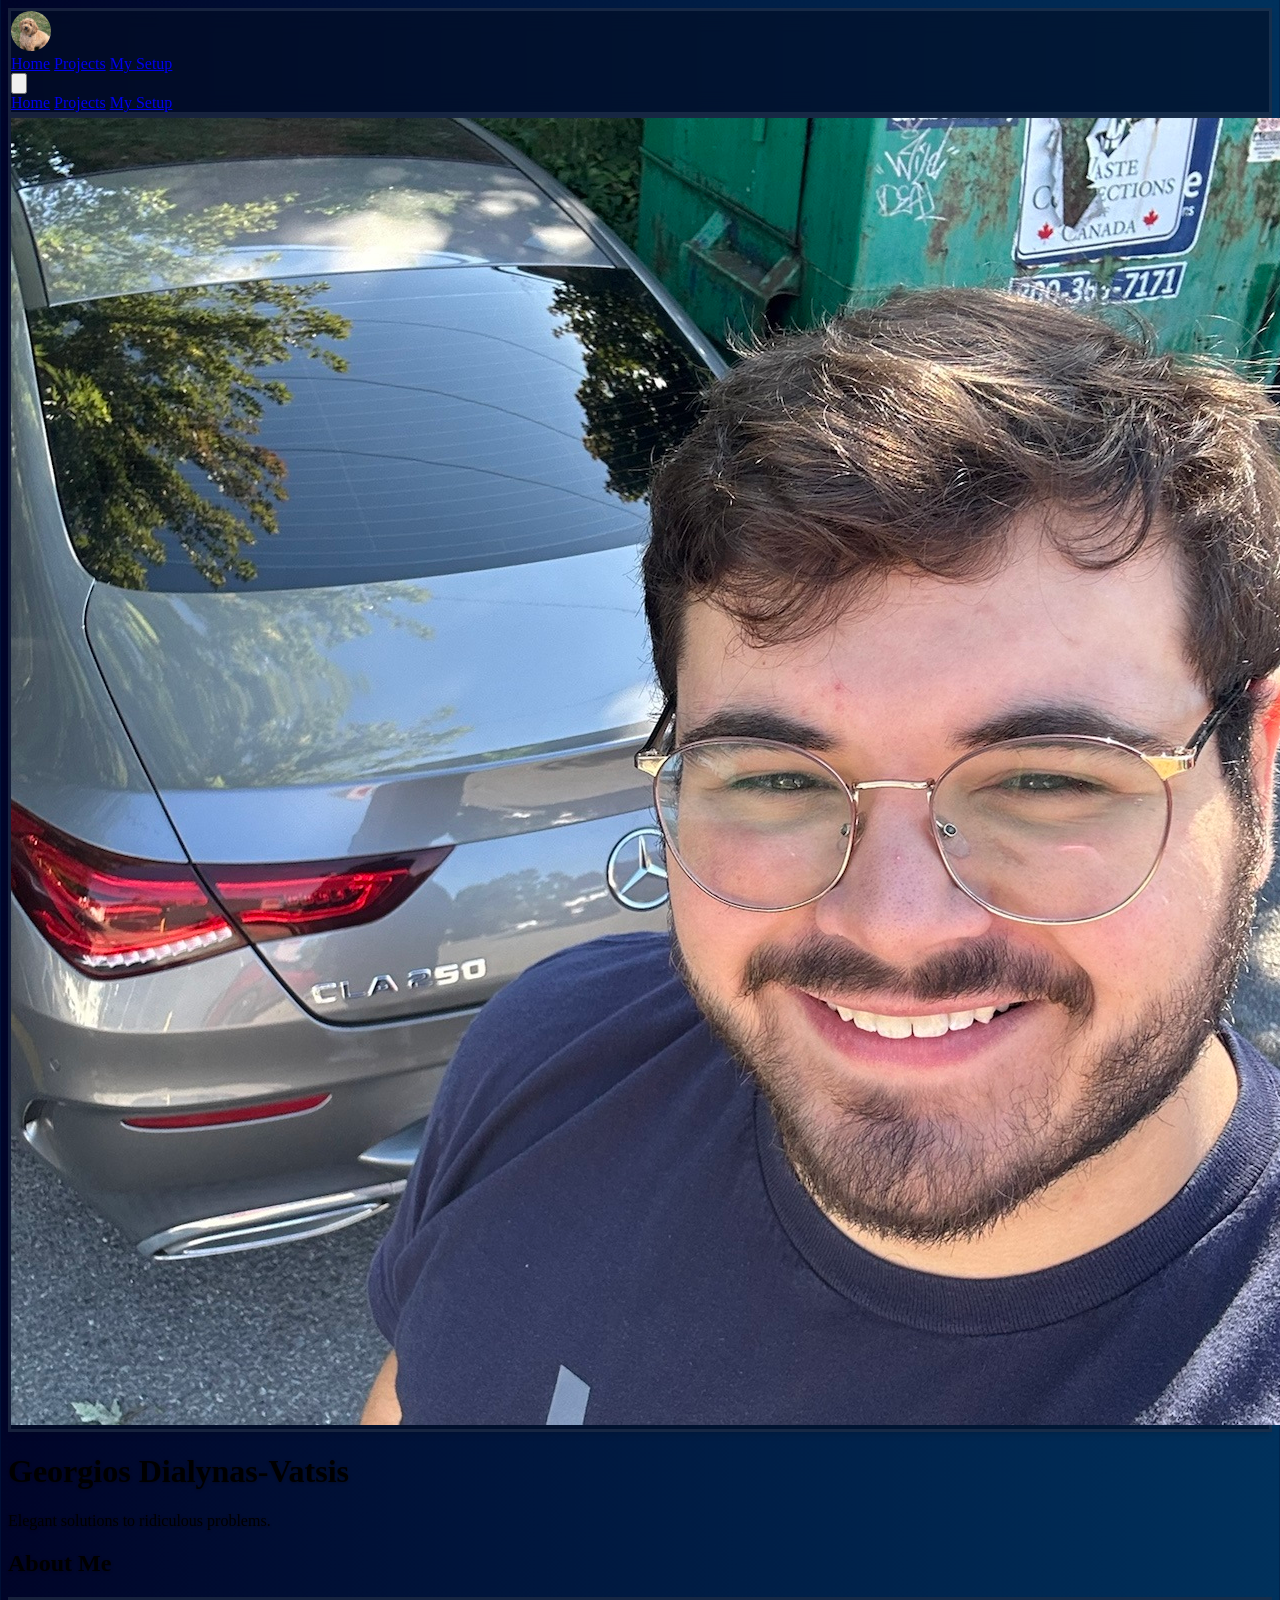
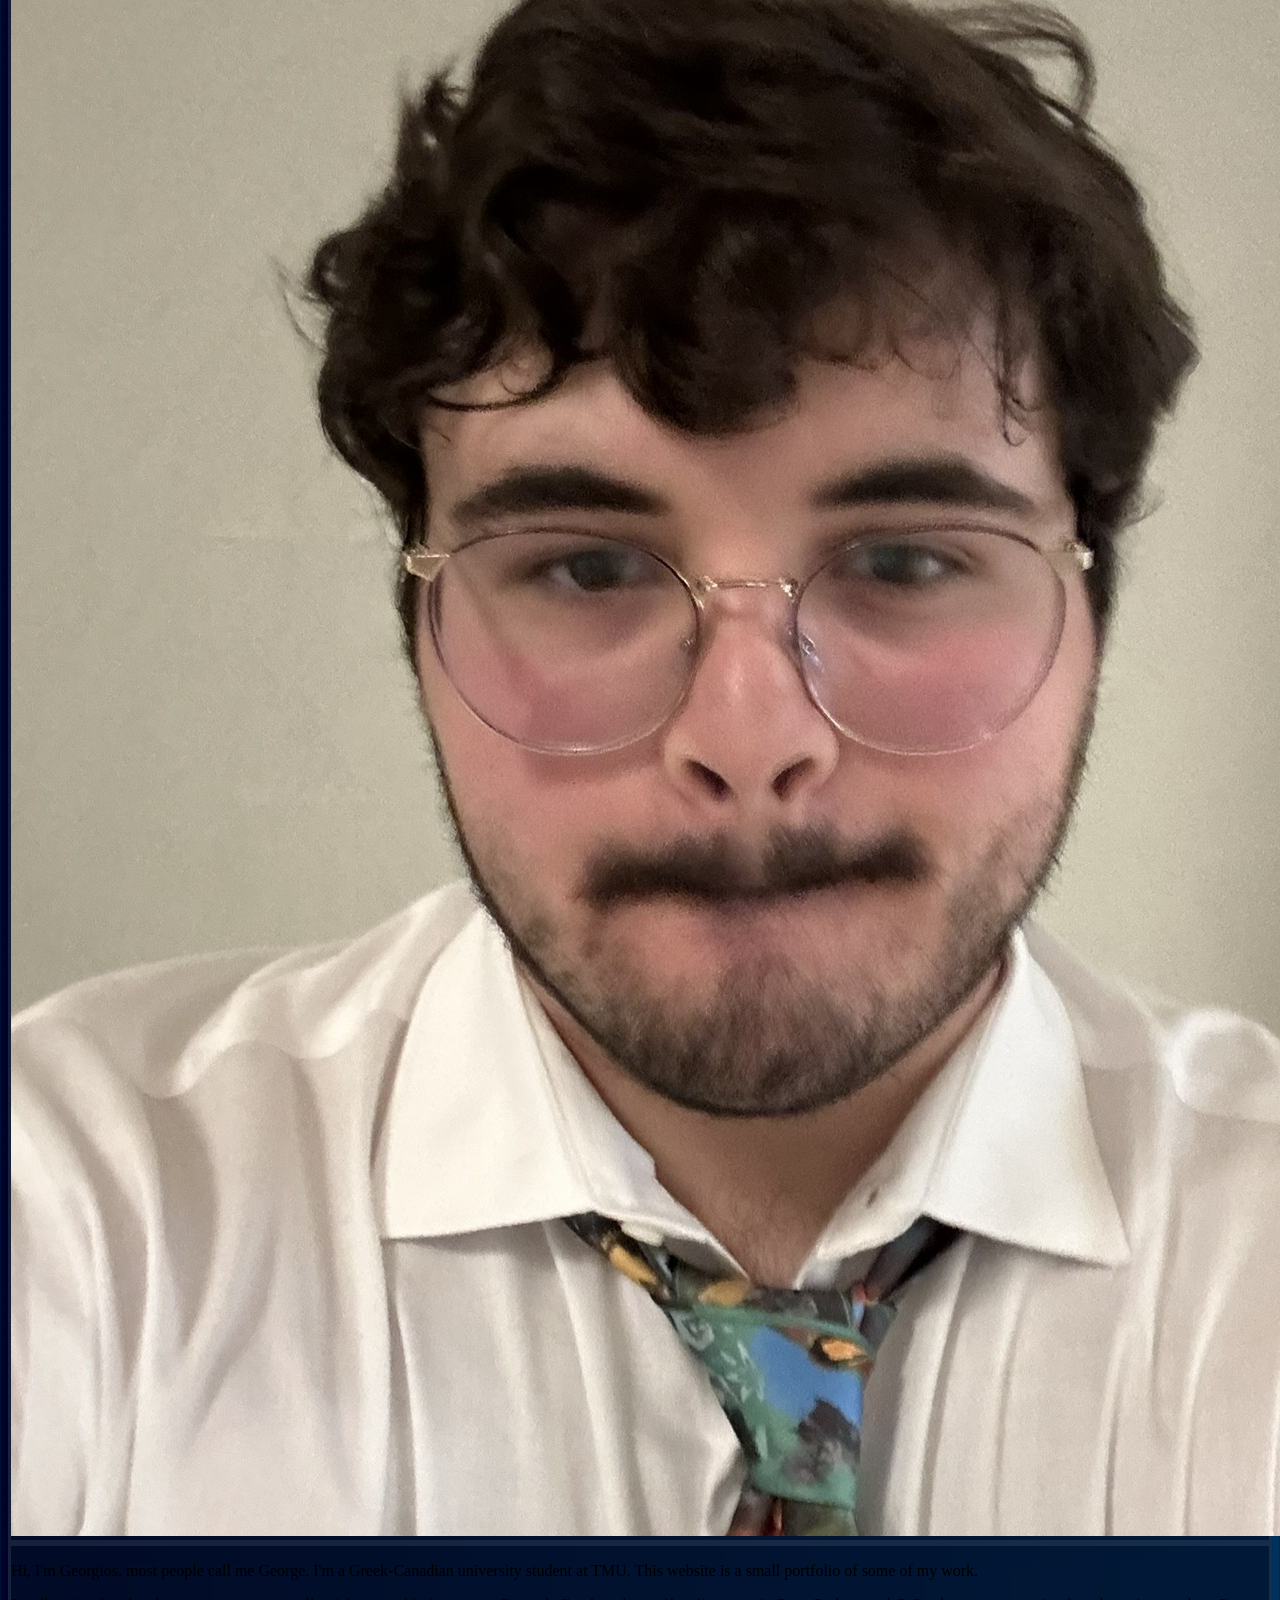
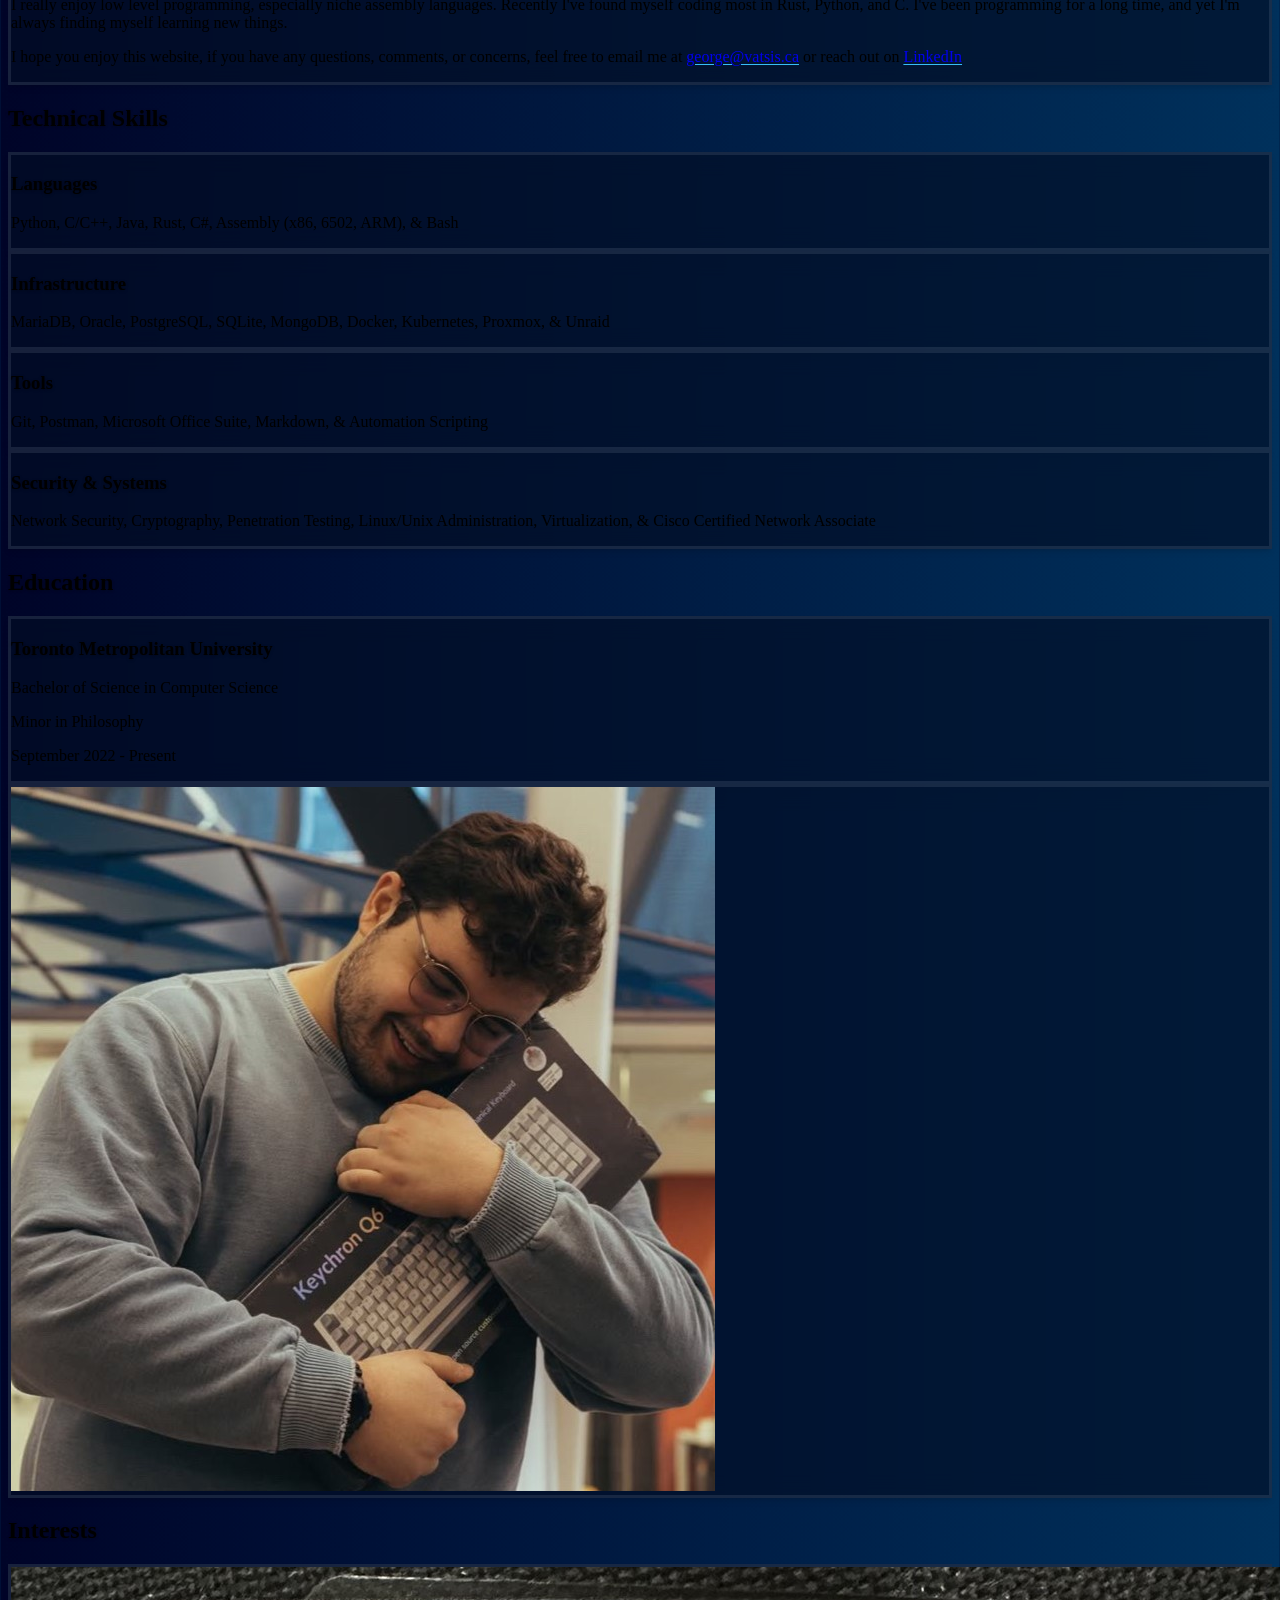
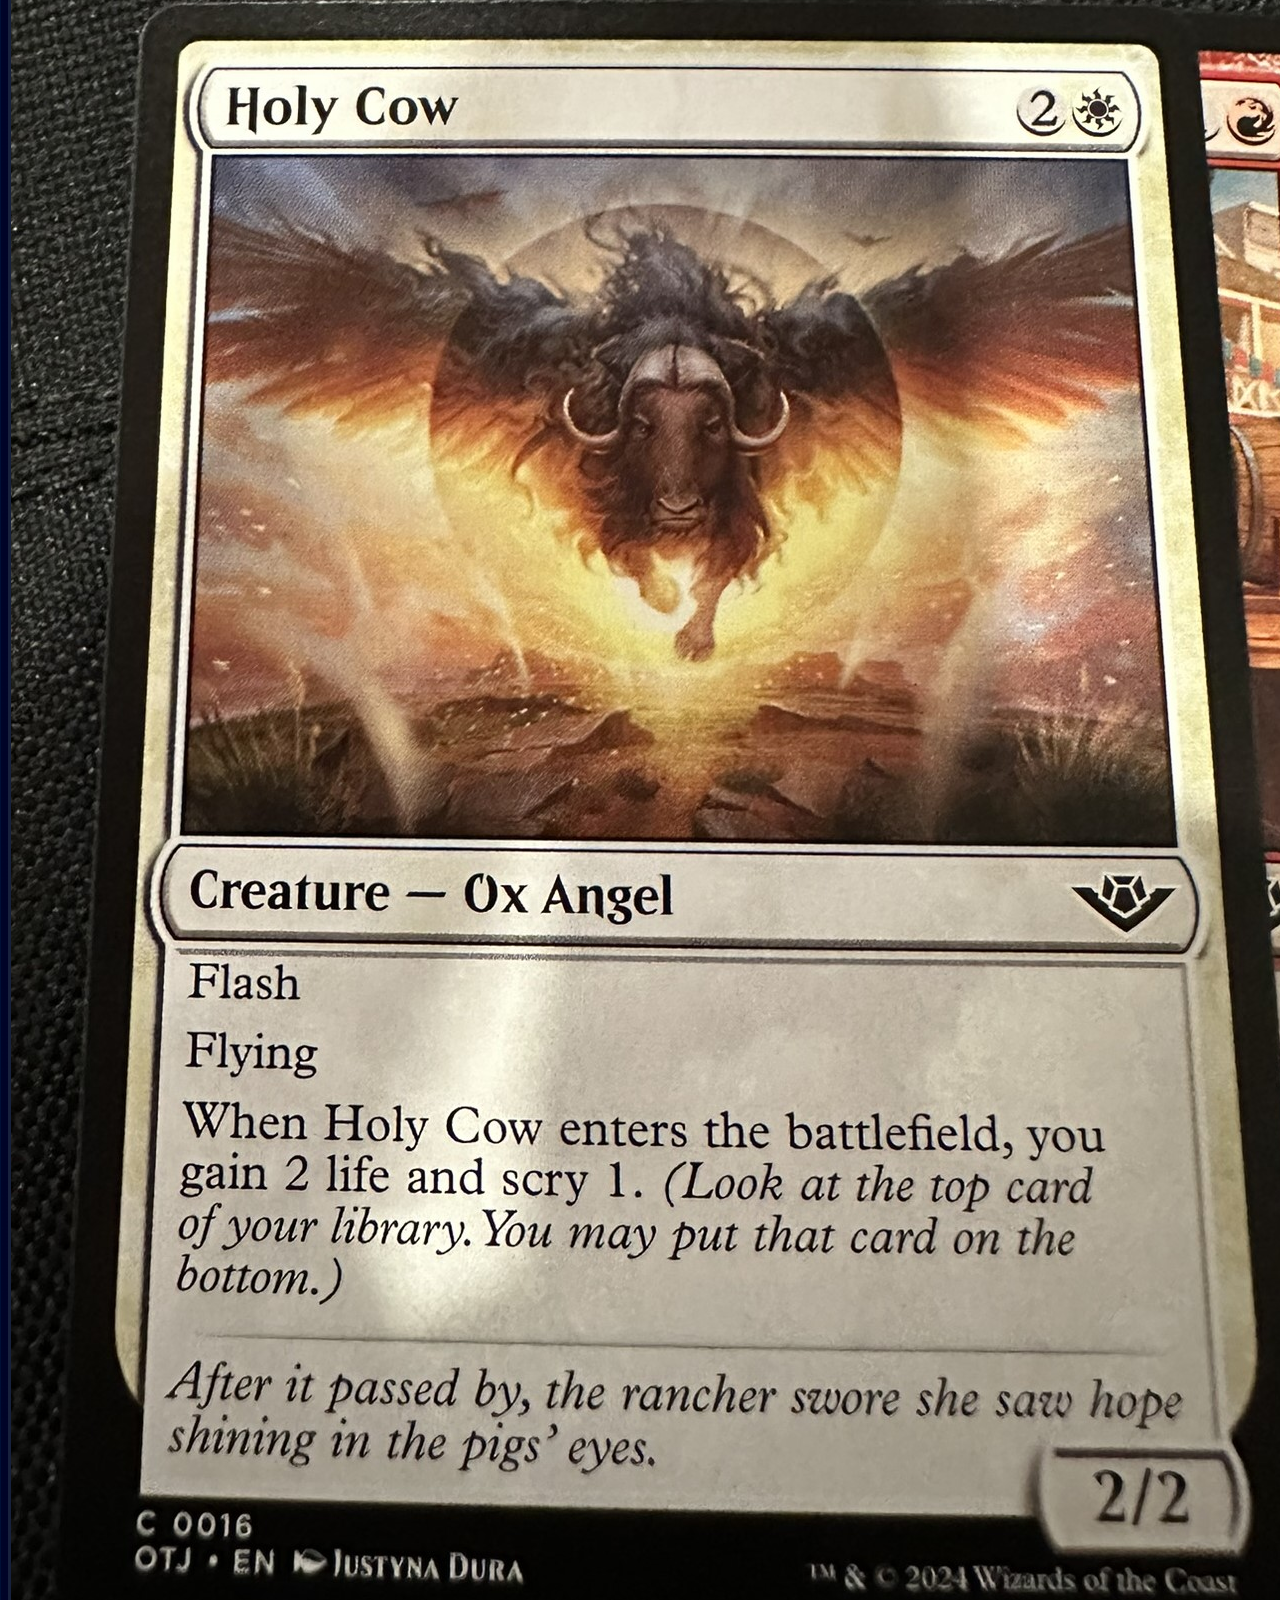
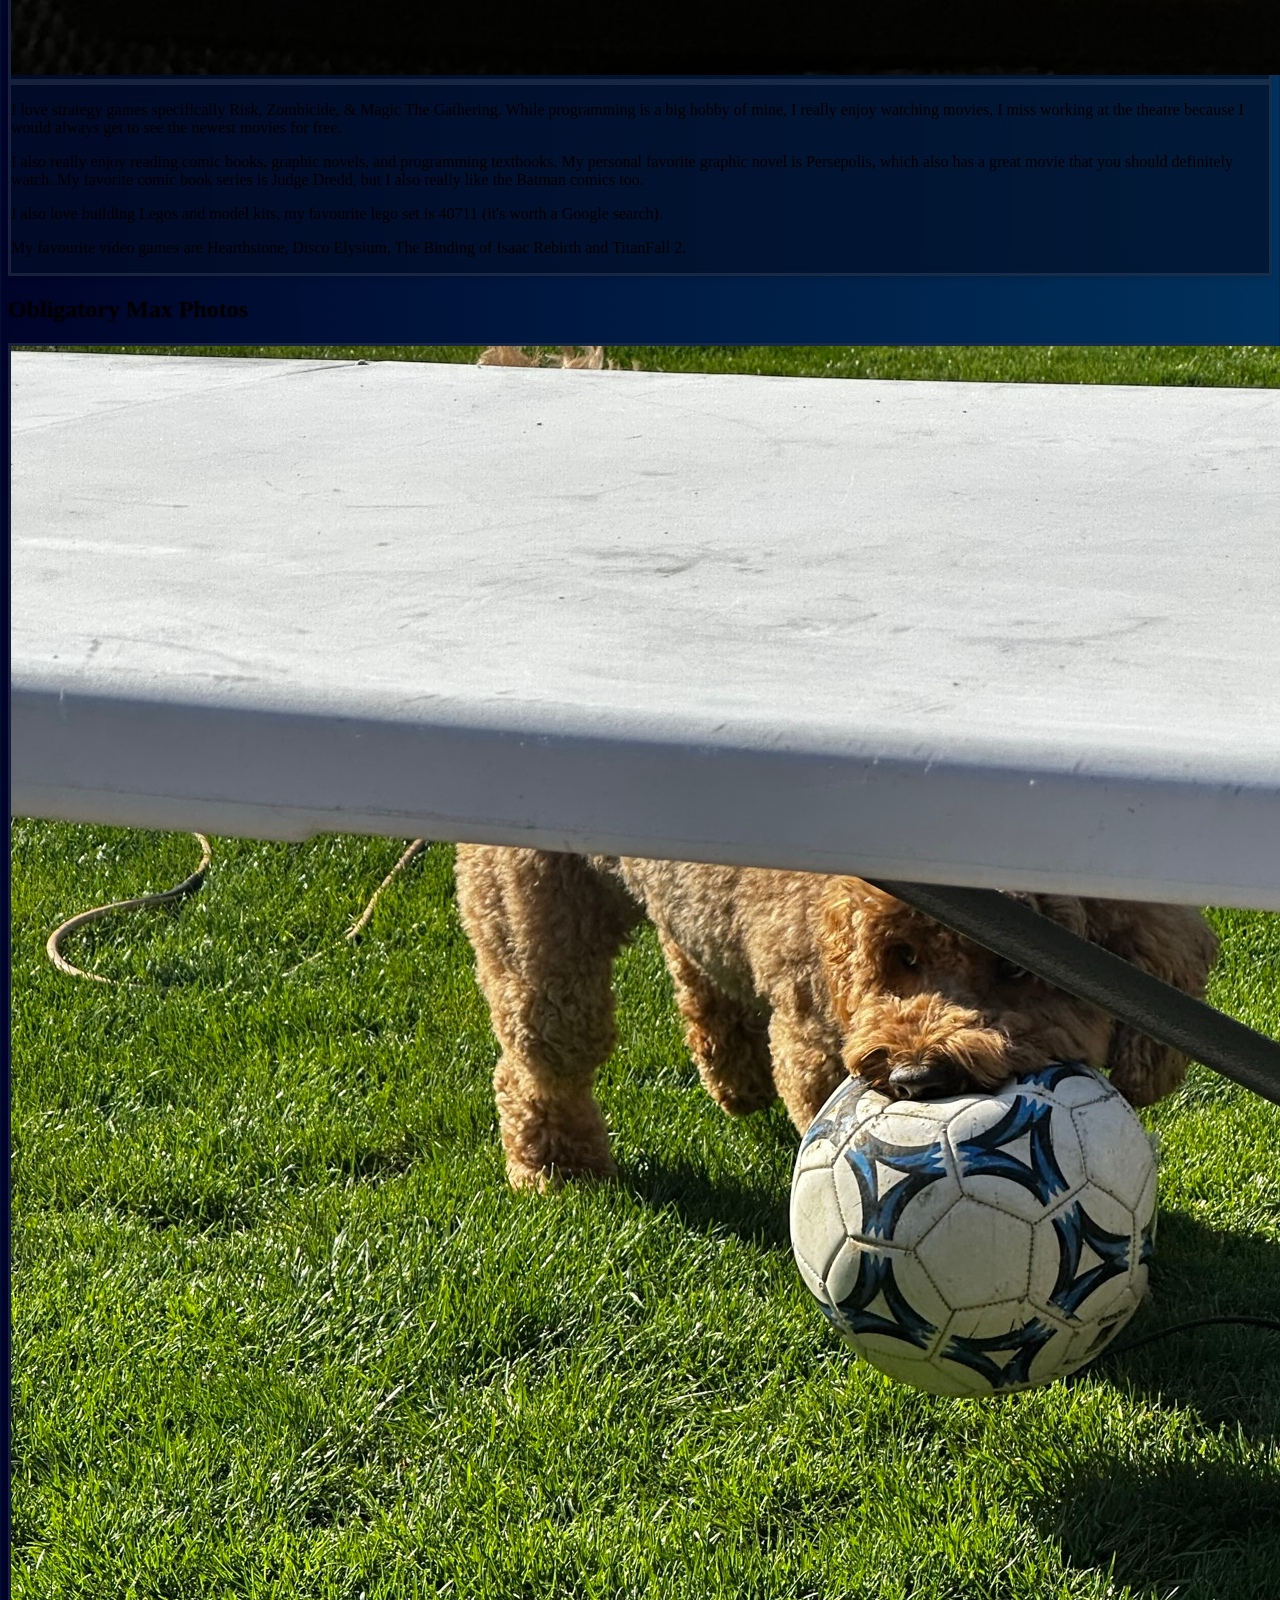
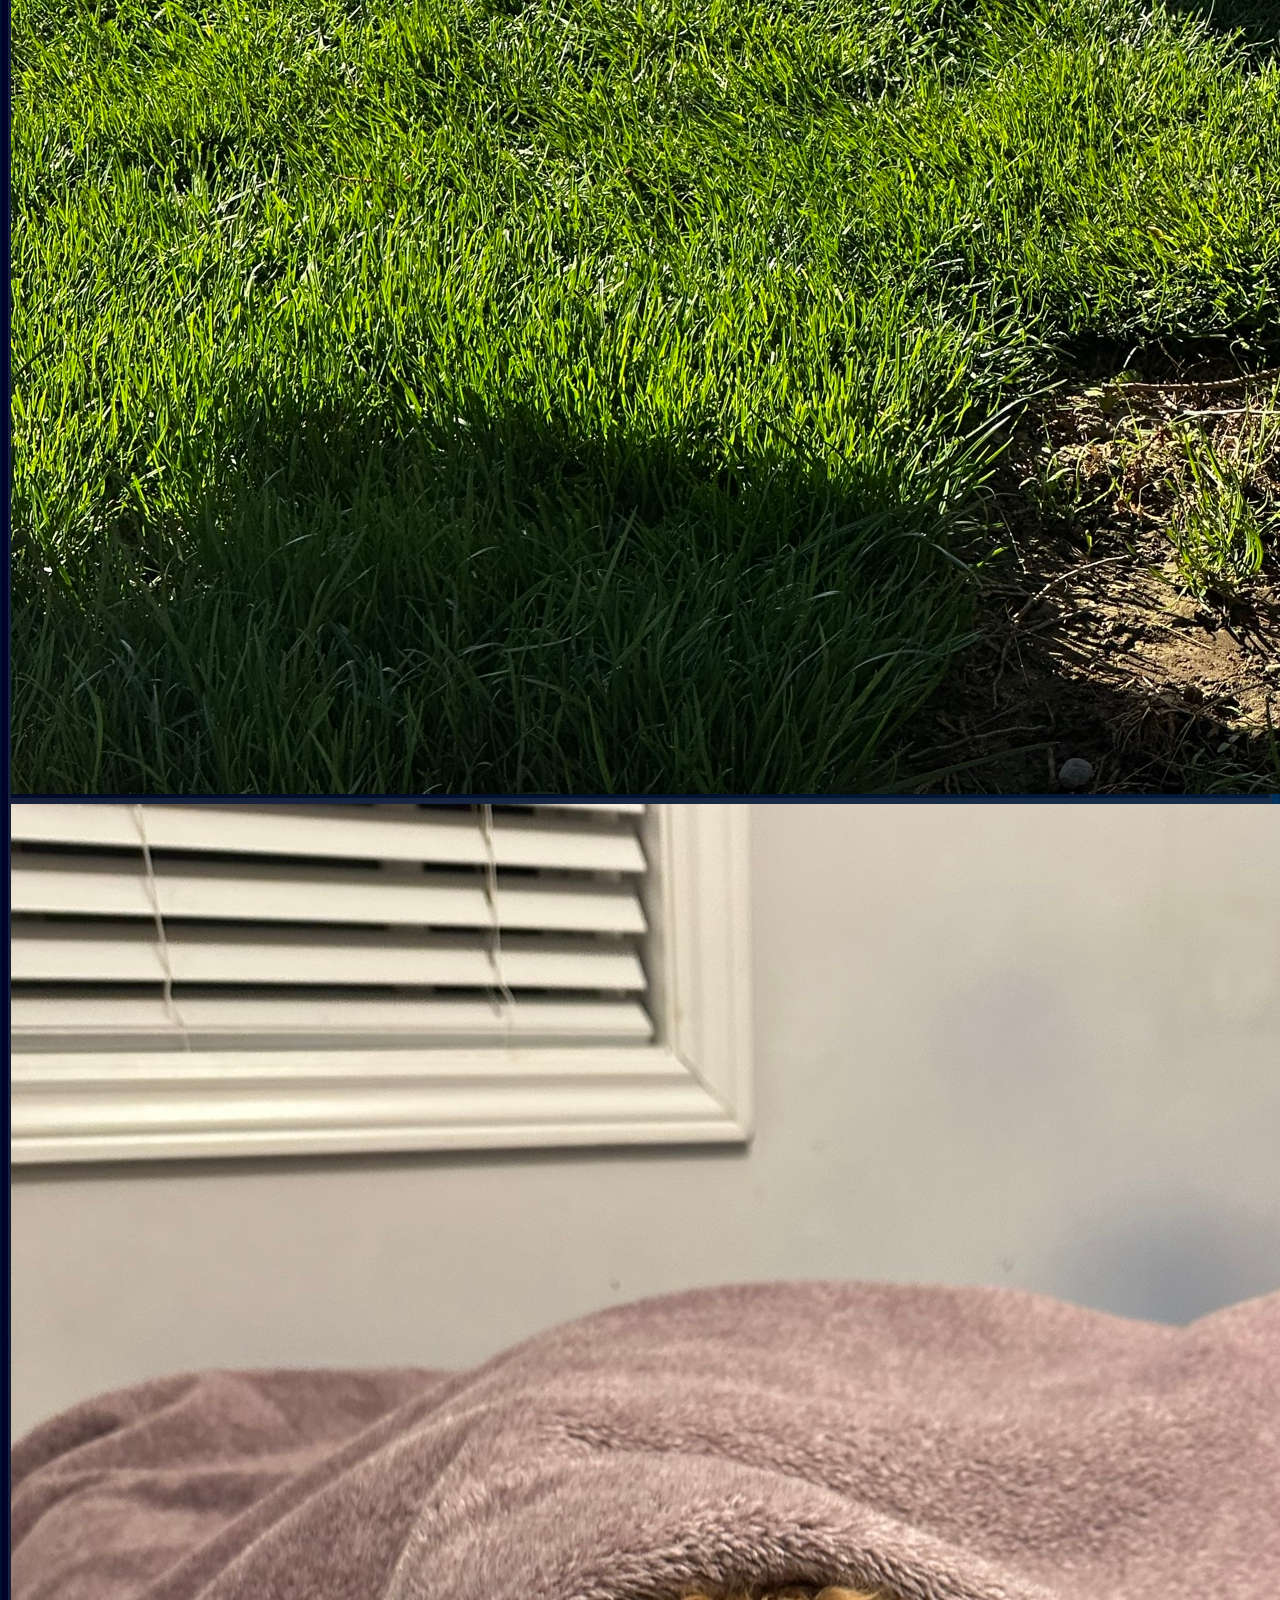
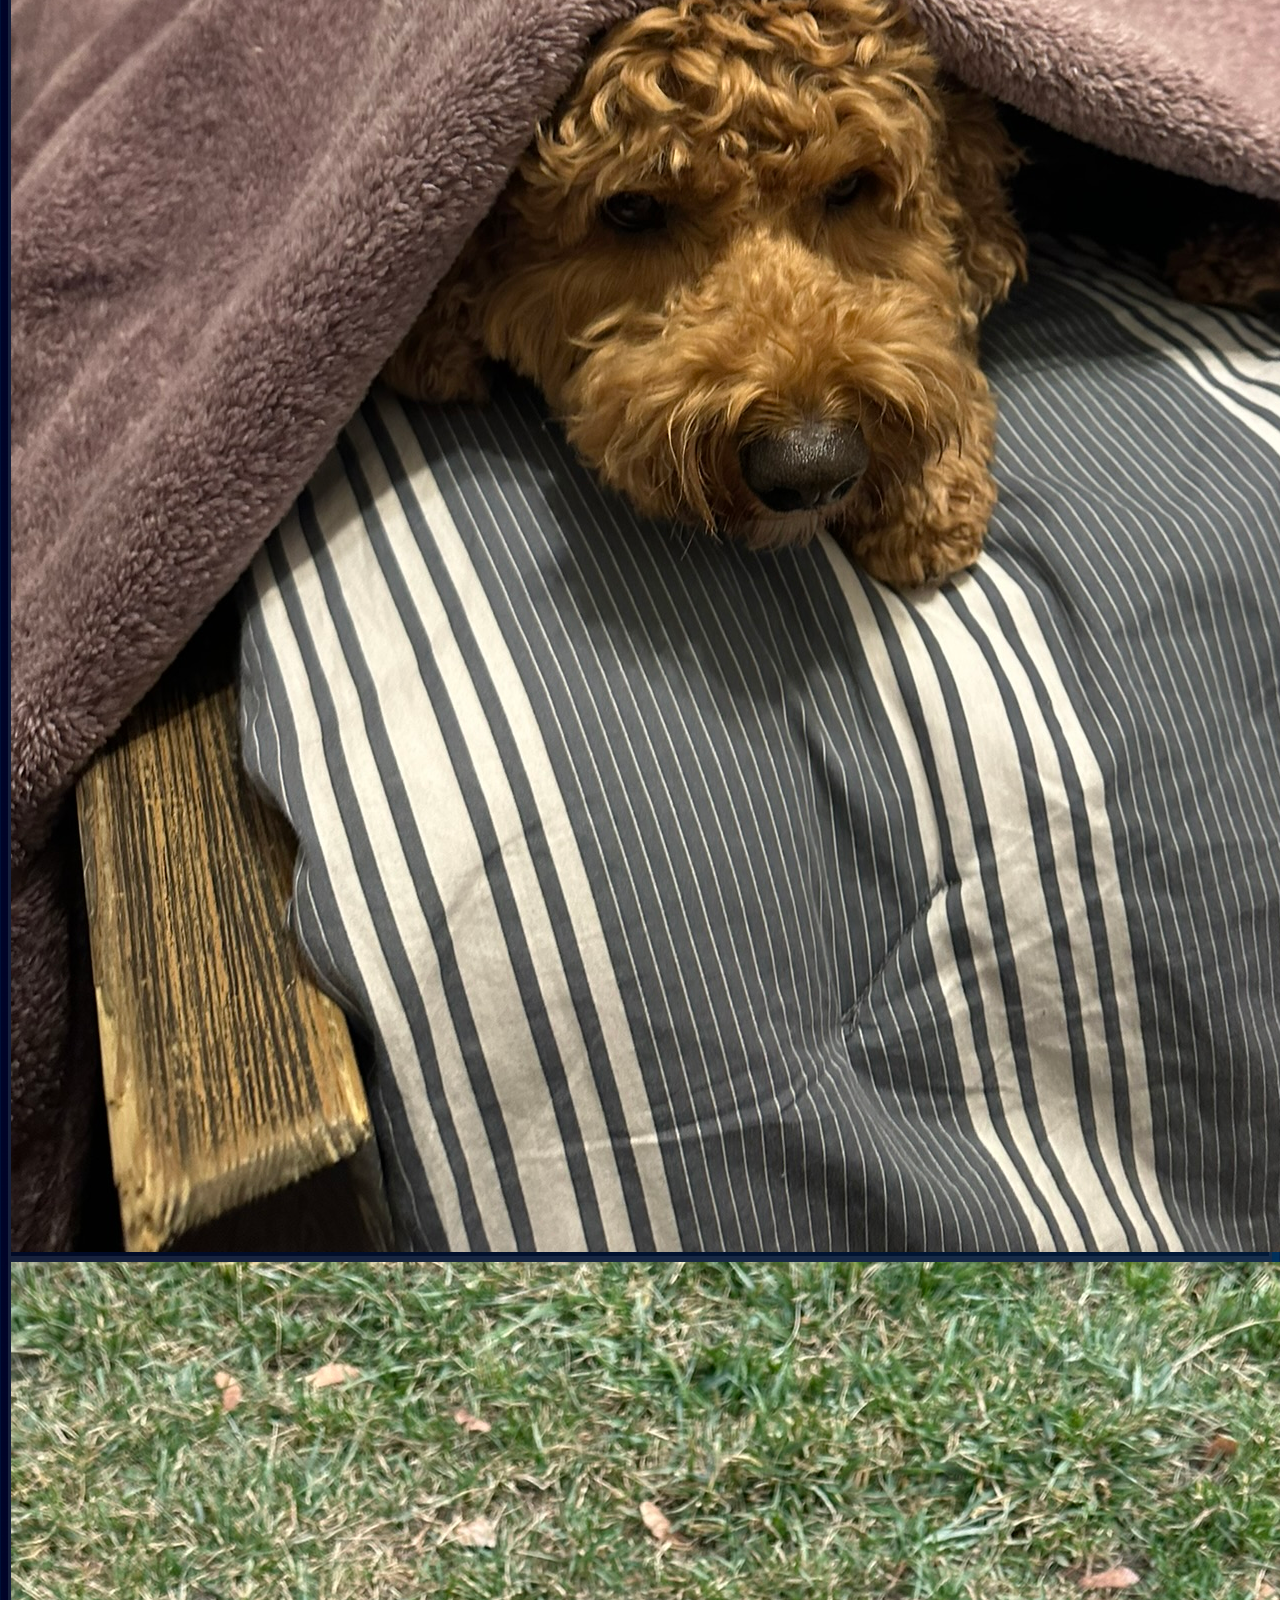
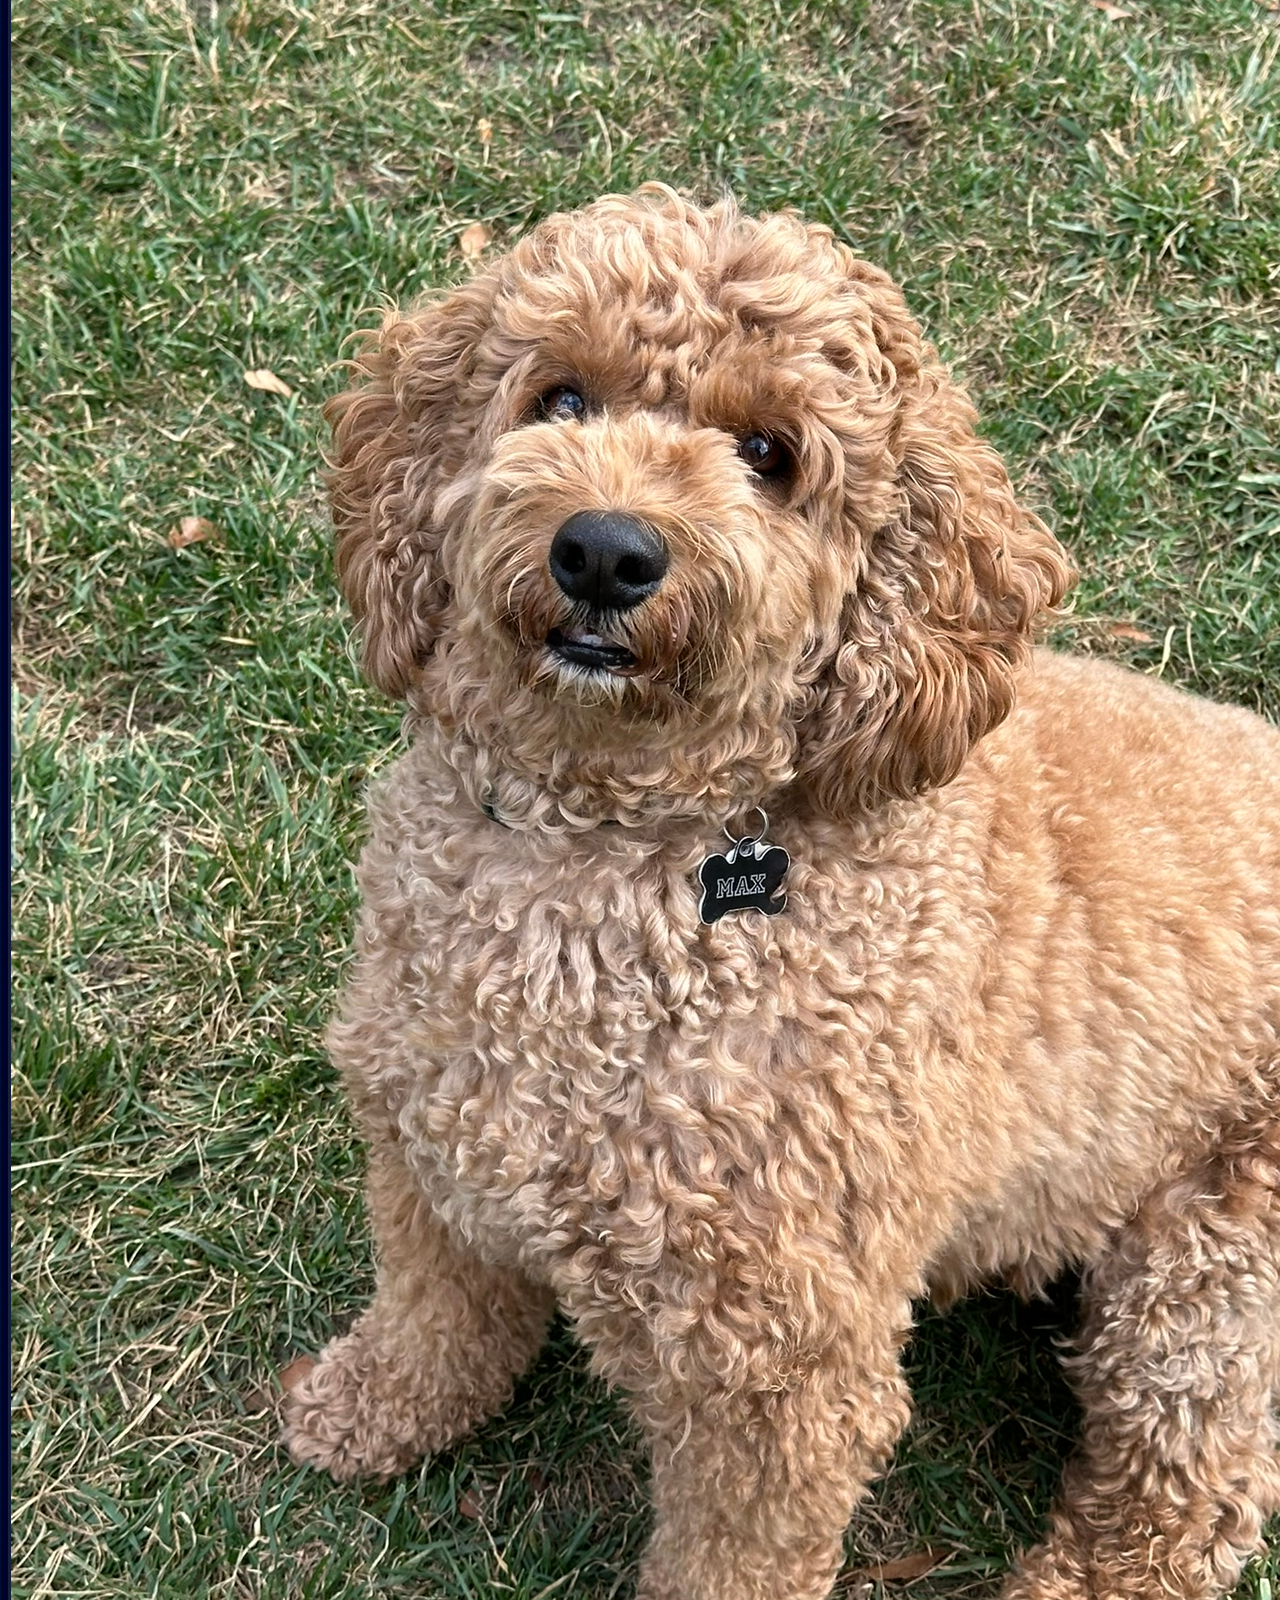
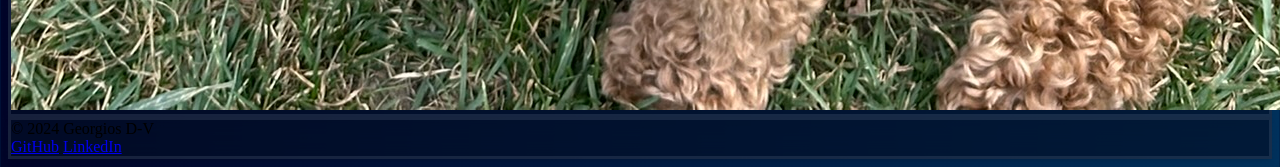
==== index.html @ e00c2d8f "Change text" ====
<!DOCTYPE html>
<html lang="en">
<head>
    <meta charset="UTF-8">
    <meta name="viewport" content="width=device-width, initial-scale=1.0">
    <title>Georgios Dialynas-Vatsis</title>
    <link rel="apple-touch-icon" sizes="180x180" href="assets/favicon/apple-touch-icon.png">
    <link rel="icon" type="image/png" sizes="96x96" href="assets/favicon/favicon-96x96.png">
    <link rel="icon" type="image/svg+xml" href="assets/favicon/favicon.svg">
    <link rel="icon" type="image/x-icon" href="assets/favicon/favicon.ico">
    <link rel="manifest" href="/manifest.json">
    <link href="tailwind.css" rel="stylesheet">
    <style>
        html { min-height: 100vh; }
        body {
            min-height: 100vh;
            position: relative;
            background: #001b42;
            background: -webkit-linear-gradient(to left, #00315c, #000428);
            background: linear-gradient(to left, #00315c, #000428);
        }
        .overlay {
            position: fixed;
            top: 0;
            left: 0;
            width: 100%;
            height: 100%;
            background: linear-gradient(135deg, rgba(8, 13, 21, 0.7) 0%, rgba(12, 26, 46, 0.6) 100%);
            z-index: -1;
        }
        .glass {
            backdrop-filter: blur(12px);
            -webkit-backdrop-filter: blur(12px);
            background-color: rgba(3, 15, 37, 0.65);
            border: 3px solid rgba(148, 163, 184, 0.15);
            box-shadow: 0 4px 6px -1px rgba(0, 0, 0, 0.1), 0 2px 4px -1px rgba(0, 0, 0, 0.06);
        }
        .tilt-element {
            transition: transform 0.6s ease-out;
            transform-style: preserve-3d;
            transform: perspective(1000px);
        }
        .text-enhanced {
            text-shadow: 0 1px 3px rgba(0, 0, 0, 0.3);
        }
        .hover-card {
            transition: all 0.3s ease;
        }
        .hover-card:hover {
            transform: translateY(-5px);
            box-shadow: 0 10px 20px rgba(0, 0, 0, 0.2);
        }
        .nav-link {
            position: relative;
            transition: color 0.3s ease;
        }
        .nav-link::after {
            content: '';
            position: absolute;
            width: 0;
            height: 2px;
            bottom: -4px;
            left: 50%;
            background-color: #38bdf8;
            transition: all 0.3s ease;
            transform: translateX(-50%);
        }
        .nav-link:hover::after { width: 100%; }
        .logo-image {
            width: 40px;
            height: 40px;
            border-radius: 50%;
            object-fit: cover;
        }
        .footer-link {
            position: relative;
            transition: color 0.3s ease;
        }
        .footer-link::after {
            content: '';
            position: absolute;
            width: 0;
            height: 2px;
            bottom: -4px;
            left: 50%;
            background-color: #38bdf8;
            transition: all 0.3s ease;
            transform: translateX(-50%);
        }
        .footer-link:hover::after { width: 100%; }
        .link {
            text-decoration-line: underline;
            text-decoration-thickness: 1px;
            text-decoration-color: #38bdf8;
            text-underline-offset: 2px;
            transition: all 0.3s ease;
        }

        .link:hover {
            text-decoration-thickness: 2px;
            color: #7dd3fc;
        }
</style>
</head>
<body class="text-white min-h-screen flex flex-col">
<nav class="fixed w-full top-0 z-50 glass border-b border-gray-700/50">
    <div class="max-w-6xl mx-auto px-4">
        <div class="flex justify-between h-16">
            <a href="/" class="flex items-center">
                <img src="assets/images/max-stare.jpeg" alt="Max" class="logo-image">
            </a>
            <div class="hidden sm:flex sm:space-x-8 items-center">
                <a href="/" class="nav-link text-gray-300 hover:text-sky-400 px-3 py-2 text-base">Home</a>
                <a href="/projects" class="nav-link text-gray-300 hover:text-sky-400 px-3 py-2 text-base">Projects</a>
                <a href="/setup" class="nav-link text-gray-300 hover:text-sky-400 px-3 py-2 text-base">My Setup</a>
            </div>
            <button type="button" onclick="toggleMenu()" class="text-gray-300 hover:text-sky-400 sm:hidden">
                <svg class="h-6 w-6" fill="none" viewBox="0 0 24 24" stroke="currentColor">
                    <path stroke-linecap="round" stroke-linejoin="round" stroke-width="2" d="M4 6h16M4 12h16M4 18h16" />
                </svg>
            </button>
        </div>
    </div>
    <div class="hidden sm:hidden" id="mobileMenu">
        <div class="px-2 pt-2 pb-3 space-y-1 border-t border-gray-700/50">
            <a href="/" class="nav-link text-gray-300 hover:text-sky-400 block px-3 py-2 text-base">Home</a>
            <a href="/projects" class="nav-link text-gray-300 hover:text-sky-400 block px-3 py-2 text-base">Projects</a>
            <a href="/setup" class="nav-link text-gray-300 hover:text-sky-400 block px-3 py-2 text-base">My Setup</a>
        </div>
    </div>
</nav>

<main class="container mx-auto px-4 py-8 mt-16 flex-grow">
    <div class="max-w-6xl mx-auto space-y-16">
        <div class="flex flex-col md:flex-row-reverse gap-8 items-center">
            <div class="w-full md:w-1/3">
                <div class="aspect-square bg-gray-800/30 w-full rounded-lg overflow-hidden shadow-lg border border-gray-600/50 glass tilt-element">
                    <img src="assets/images/joes-car.jpg" alt="Me infront of my friends car" class="w-full h-full object-cover">
                </div>
            </div>
            <div class="w-full md:w-2/3 space-y-4">
                <h1 class="text-7xl font-light tracking-tight text-sky-400 text-enhanced">
                    Georgios Dialynas-Vatsis
                </h1>
                <p class="text-2xl text-gray-300 text-enhanced">
                    Elegant solutions to ridiculous problems.
                </p>
            </div>
        </div>

        <div class="space-y-6">
            <h2 class="text-3xl font-light text-sky-400 text-enhanced">About Me</h2>
            <div class="flex flex-col md:flex-row gap-8">
                <div class="w-full md:w-1/4">
                    <div class="tilt-container">
                        <div class="tilt-element aspect-square bg-gray-800/30 w-full rounded-lg overflow-hidden shadow-lg border border-gray-600/50 glass">
                            <img src="assets/images/horrific-necktie.jpeg" alt="Me with a bad tie" class="w-full h-full object-cover">
                        </div>
                    </div>
                </div>
                <div class="w-full md:w-3/4">
                    <div class="glass p-6 rounded-lg border border-gray-600/50 hover-card space-y-4 h-full">
                        <p class="text-gray-300 leading-relaxed">
                            Hi, I'm Georgios, most people call me George. I'm a Greek-Canadian university student at TMU. This website is a small portfolio of some of my work.
                        </p>
                        <p class="text-gray-300 leading-relaxed">
                            I really enjoy low level programming, especially niche assembly languages. Recently I've found myself coding most in Rust, Python, and C. I've been programming for a long time, and yet I'm always finding myself learning new things.
                        </p>
                        <p class="text-gray-300 leading-relaxed">
                            I hope you enjoy this website, if you have any questions, comments, or concerns, feel free to email me at 
                            <a href="mailto:george@vatsis.ca" class="link">george@vatsis.ca</a>
                             or reach out on <a href="https://www.linkedin.com/in/georgios-dv/" class="link">LinkedIn</a>
                        </p>
                    </div>
                </div>
            </div>
        </div>

        <div class="space-y-6">
            <h2 class="text-3xl font-light text-sky-400 text-enhanced">Technical Skills</h2>
            <div class="grid grid-cols-1 md:grid-cols-2 gap-6">
                <div class="glass p-6 rounded-lg border border-gray-600/50 hover-card">
                    <h3 class="text-xl text-sky-300 mb-4 text-enhanced">Languages</h3>
                    <p class="text-gray-300 leading-relaxed">
                        Python, C/C++, Java, Rust, C#, Assembly (x86, 6502, ARM), & Bash
                    </p>
                </div>
                <div class="glass p-6 rounded-lg border border-gray-600/50 hover-card">
                    <h3 class="text-xl text-sky-300 mb-4 text-enhanced">Infrastructure</h3>
                    <p class="text-gray-300 leading-relaxed">
                        MariaDB, Oracle, PostgreSQL, SQLite, MongoDB, Docker, Kubernetes, Proxmox, & Unraid
                    </p>
                </div>
                <div class="glass p-6 rounded-lg border border-gray-600/50 hover-card">
                    <h3 class="text-xl text-sky-300 mb-4 text-enhanced">Tools</h3>
                    <p class="text-gray-300 leading-relaxed">
                        Git, Postman, Microsoft Office Suite, Markdown, & Automation Scripting
                    </p>
                </div>
                <div class="glass p-6 rounded-lg border border-gray-600/50 hover-card">
                    <h3 class="text-xl text-sky-300 mb-4 text-enhanced">Security & Systems</h3>
                    <p class="text-gray-300 leading-relaxed">
                        Network Security, Cryptography, Penetration Testing, Linux/Unix Administration, Virtualization, &
                        Cisco Certified Network Associate
                    </p>
                </div>
            </div>
        </div>

        <div class="space-y-6">
            <h2 class="text-3xl font-light text-sky-400 text-enhanced">Education</h2>
            <div class="flex flex-col md:flex-row gap-10">
                <div class="w-full md:w-4/5">
                    <div class="glass p-6 rounded-lg border border-gray-600/50 hover-card h-full">
                        <h3 class="text-xl text-sky-300 mb-2 text-enhanced">Toronto Metropolitan University</h3>
                        <p class="text-gray-300">Bachelor of Science in Computer Science</p>
                        <p class="text-gray-300">Minor in Philosophy</p>
                        <p class="text-gray-400 mb-4">September 2022 - Present</p>
                    </div>
                </div>
                <div class="w-full md:w-1/6">
                    <div class="tilt-container">
                        <div class="tilt-element aspect-square bg-gray-800/30 w-full rounded-lg overflow-hidden shadow-lg border border-gray-600/50 glass">
                            <img src="assets/images/keychron.jpeg" alt="Me with my Keyboard" class="w-full h-full object-cover">
                        </div>
                    </div>
                </div>
            </div>
        </div>

        <div class="space-y-6">
            <h2 class="text-3xl font-light text-sky-400 text-enhanced">Interests</h2>
            <div class="flex flex-col md:flex-row gap-8">
                <div class="w-full md:w-1/4">
                    <div class="tilt-container">
                        <div class="tilt-element aspect-square bg-gray-800/30 w-full rounded-lg overflow-hidden shadow-lg border border-gray-600/50 glass">
                            <img src="assets/images/holy-cow.jpeg" alt="Holy Cow Magic Card" class="w-full h-full object-cover">
                        </div>
                    </div>
                </div>
                <div class="w-full md:w-3/4">
                    <div class="glass p-6 rounded-lg border border-gray-600/50 hover-card space-y-4 h-full">
                        <p class="text-gray-300 leading-relaxed">
                            I love strategy games specifically Risk, Zombicide, & Magic The Gathering. While programming is a big hobby of mine, I really enjoy watching movies,
                            I miss working at the theatre because I would always get to see the newest movies for free.
                        </p>
                        <p class="text-gray-300 leading-relaxed">
                            I also really enjoy reading comic books, graphic novels, and programming textbooks. My personal favorite graphic novel is Persepolis, which also has a great movie that you should definitely watch.
                            My favorite comic book series is Judge Dredd, but I also really like the Batman comics too.
                        </p>
                        <p class="text-gray-300 leading-relaxed">
                            I also love building Legos and model kits, my favourite lego set is 40711 (it's worth a Google search).
                        </p>
                        <p class="text-gray-300 leading-relaxed">
                            My favourite video games are Hearthstone, Disco Elysium, The Binding of Isaac Rebirth and TitanFall 2.
                        </p>
                    </div>
                </div>
            </div>
        </div>

        <div class="space-y-6">
            <h2 class="text-3xl font-light text-sky-400 text-enhanced">Obligatory Max Photos</h2>
            <div class="grid grid-cols-1 md:grid-cols-3 gap-6">
                <div class="tilt-container w-full max-w-sm mx-auto">
                    <div class="tilt-element aspect-square bg-gray-800/30 rounded-lg overflow-hidden shadow-lg border border-gray-600/50 glass">
                        <img src="assets/images/max-ball.jpeg" alt="Max playing with a soccer" class="w-full h-full object-cover">
                    </div>
                </div>
                <div class="tilt-container w-full max-w-sm mx-auto">
                    <div class="tilt-element aspect-square bg-gray-800/30 rounded-lg overflow-hidden shadow-lg border border-gray-600/50 glass">
                        <img src="assets/images/max-blanket.jpeg" alt="Max under a blanket" class="w-full h-full object-cover">
                    </div>
                </div>
                <div class="tilt-container w-full max-w-sm mx-auto">
                    <div class="tilt-element aspect-square bg-gray-800/30 rounded-lg overflow-hidden shadow-lg border border-gray-600/50 glass">
                        <img src="assets/images/max-stare.jpeg" alt="Max staring at a the camera" class="w-full h-full object-cover">
                    </div>
                </div>
            </div>
        </div>
    </div>
</main>

<footer class="glass border-t border-gray-700/50">
    <div class="max-w-6xl mx-auto px-4 py-6">
        <div class="flex justify-between items-center">
            <div class="text-gray-400 text-sm">© 2024 Georgios D-V</div>
            <div class="flex space-x-6">
                <a href="https://github.com/sistav" class="footer-link text-gray-400 hover:text-sky-400">GitHub</a>
                <a href="https://linkedin.com/in/georgios-dv" class="footer-link text-gray-400 hover:text-sky-400">LinkedIn</a>
            </div>
        </div>
    </div>
</footer>

<script>
    function toggleMenu() {
        document.getElementById('mobileMenu').classList.toggle('hidden');
    }

    document.querySelectorAll('.tilt-element').forEach(element => {
        element.addEventListener('mousemove', (e) => {
            const box = element.getBoundingClientRect();
            const mouseX = e.clientX - box.left;
            const mouseY = e.clientY - box.top;

            const centerX = box.width / 2;
            const centerY = box.height / 2;

            const maxRotation = 8;

            const rotateX = ((mouseY - centerY) / centerY) * maxRotation;
            const rotateY = ((mouseX - centerX) / centerX) * maxRotation;

            element.style.transform = `perspective(1000px) rotateX(${-rotateX}deg) rotateY(${rotateY}deg)`;
        });

        element.addEventListener('mouseleave', () => {
            element.style.transform = 'perspective(1000px) rotateX(0) rotateY(0)';
        });
    });
</script>
</body>
</html>
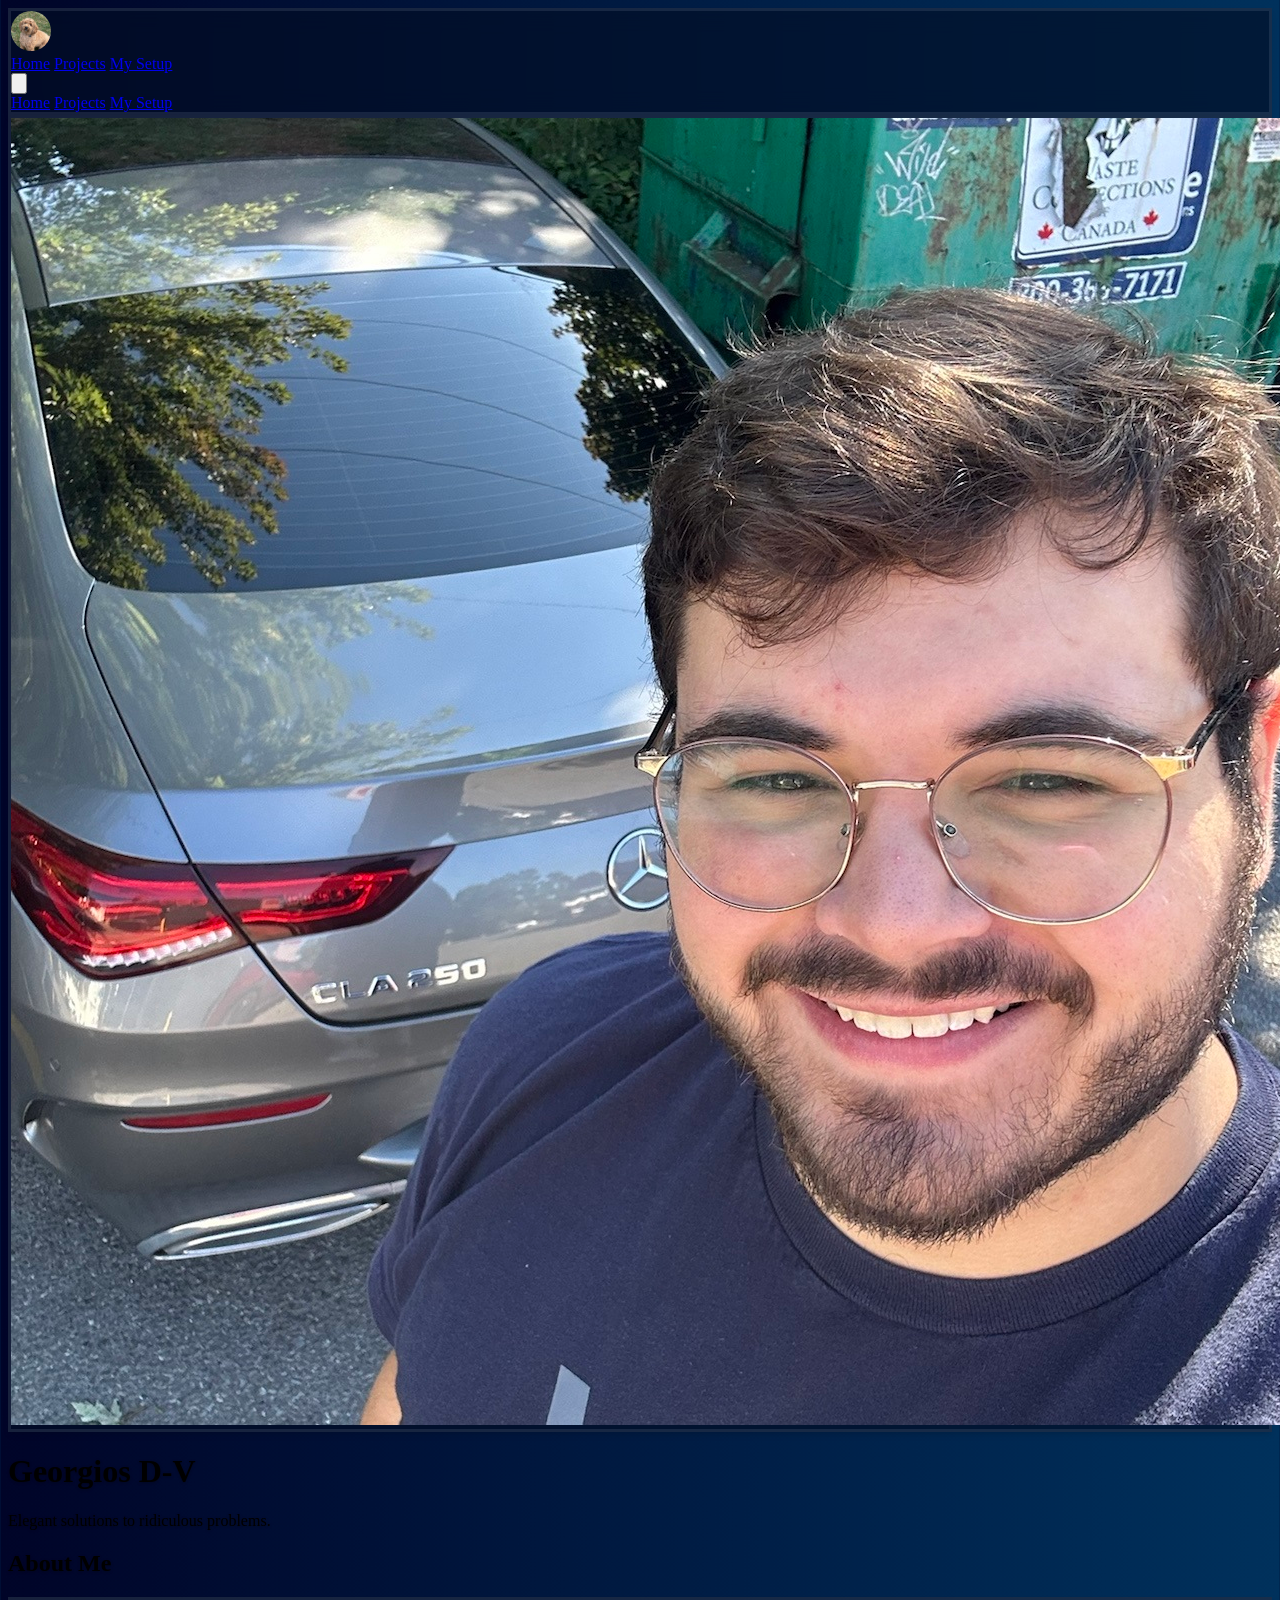
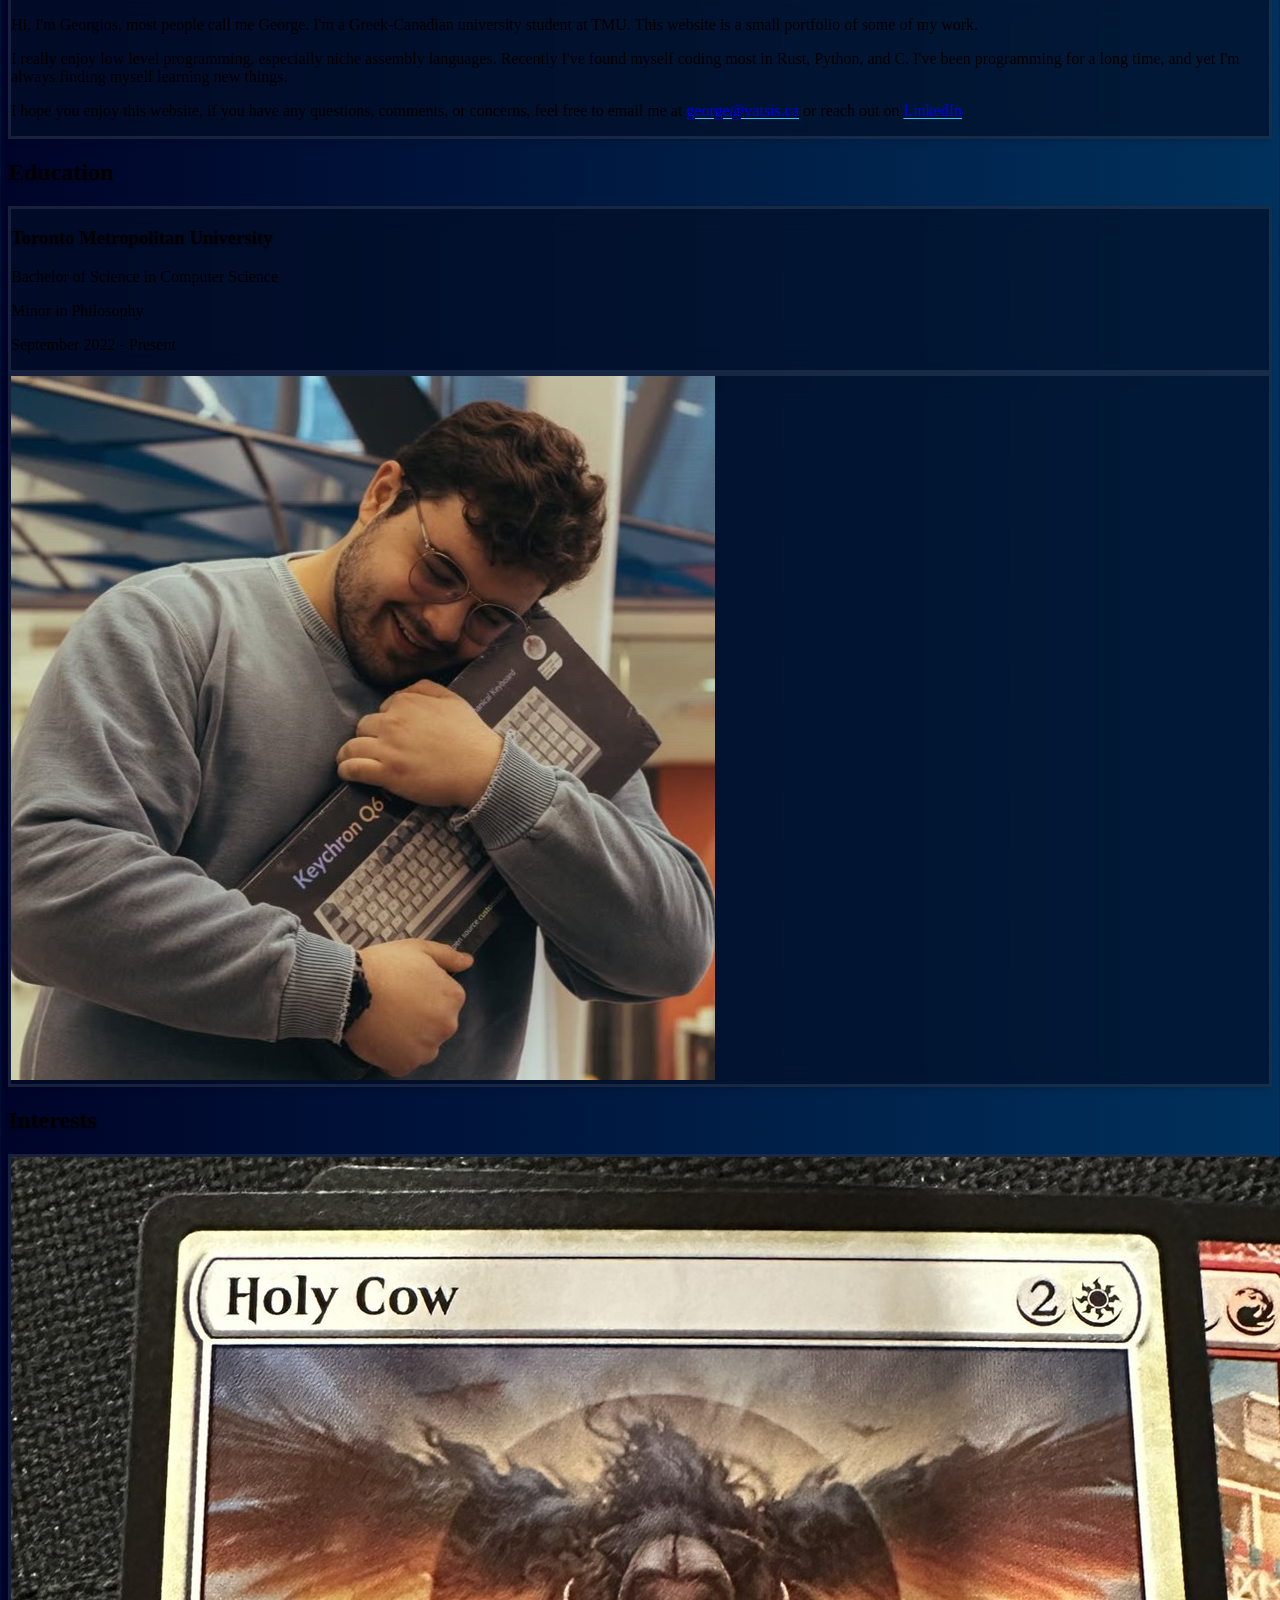
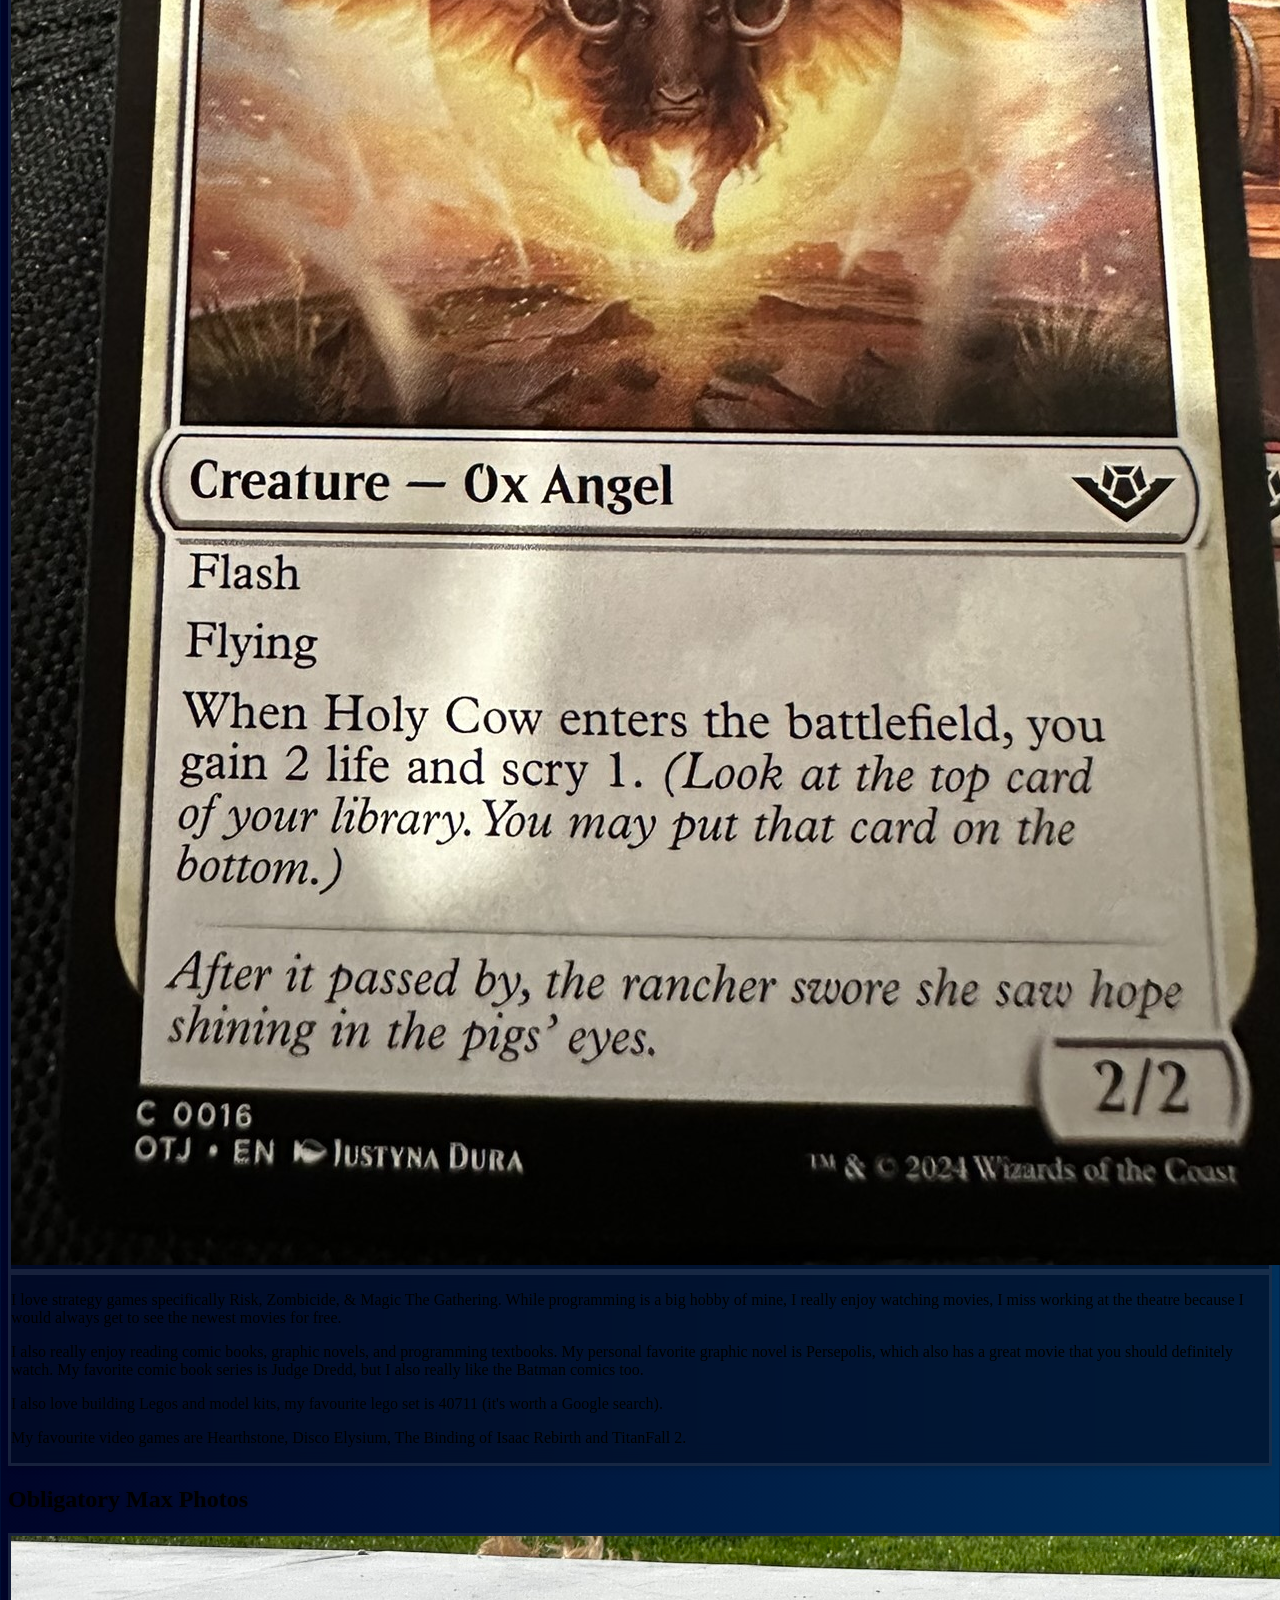
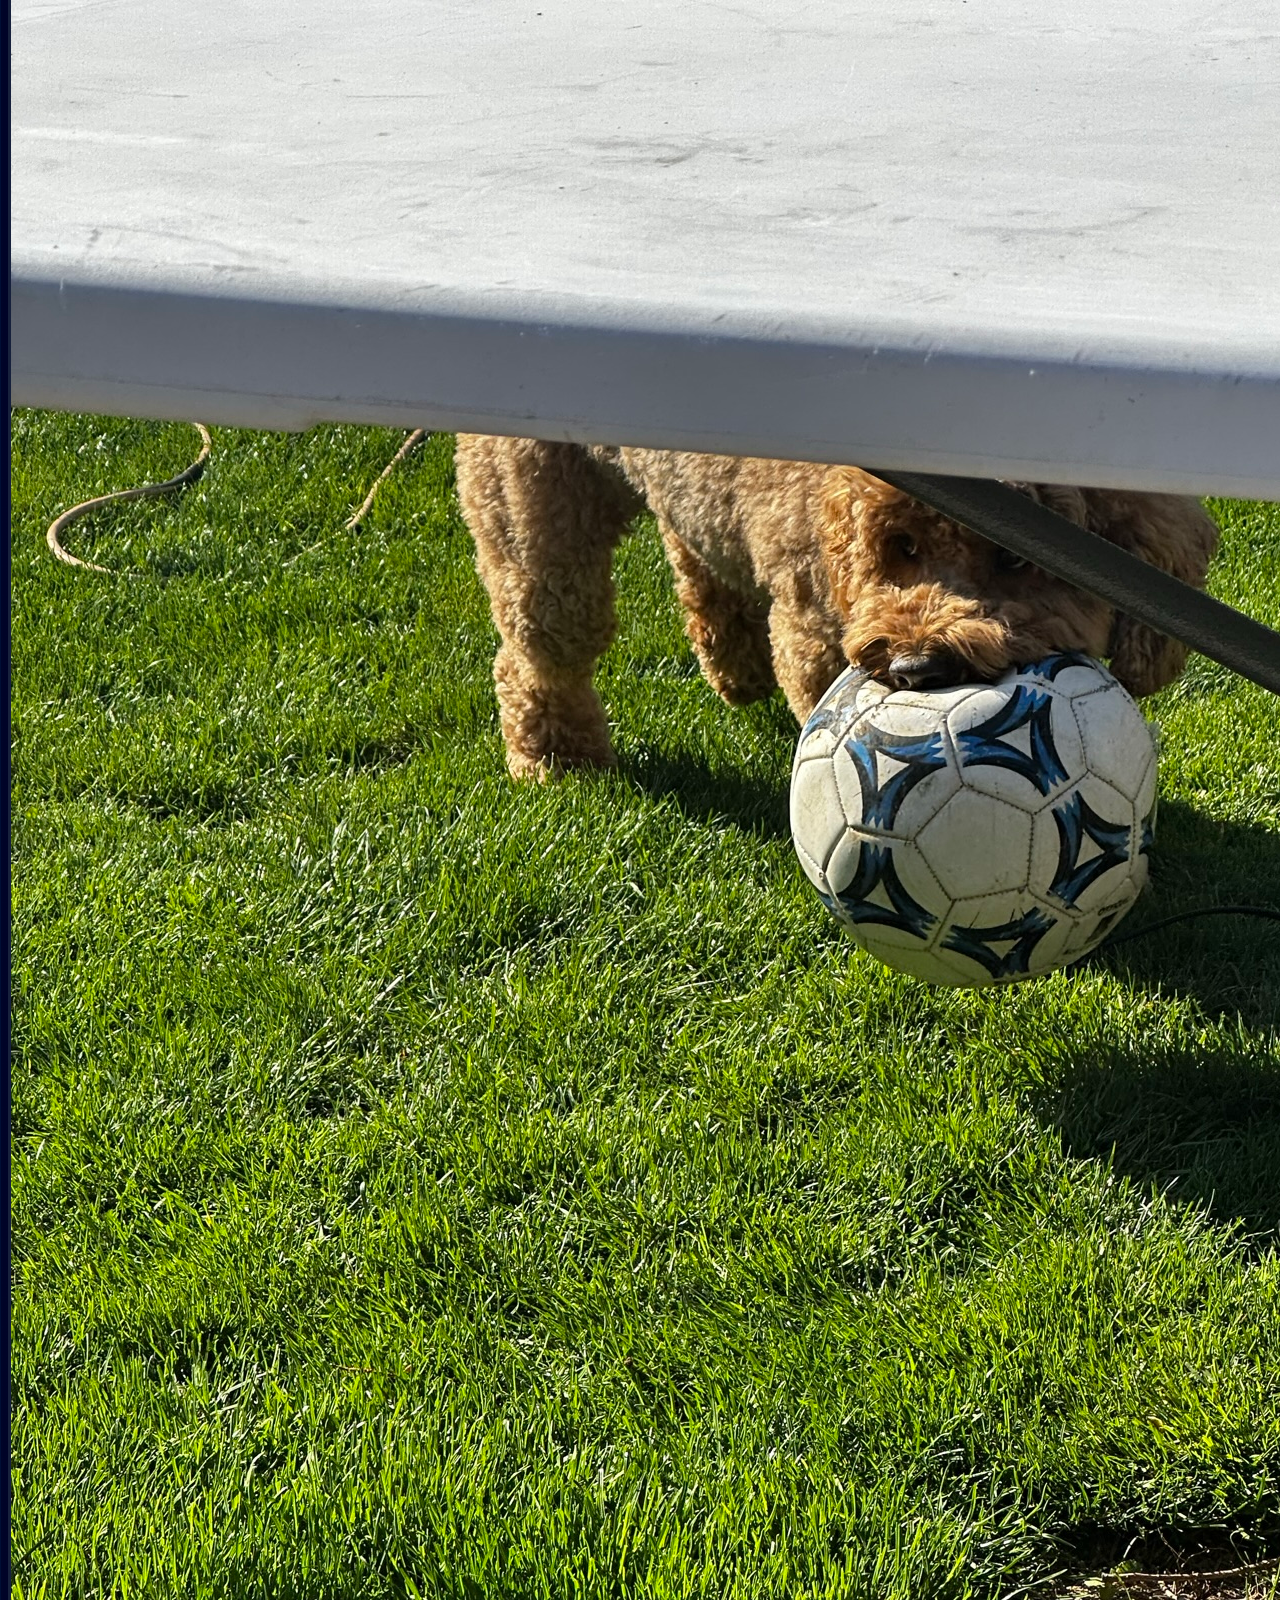
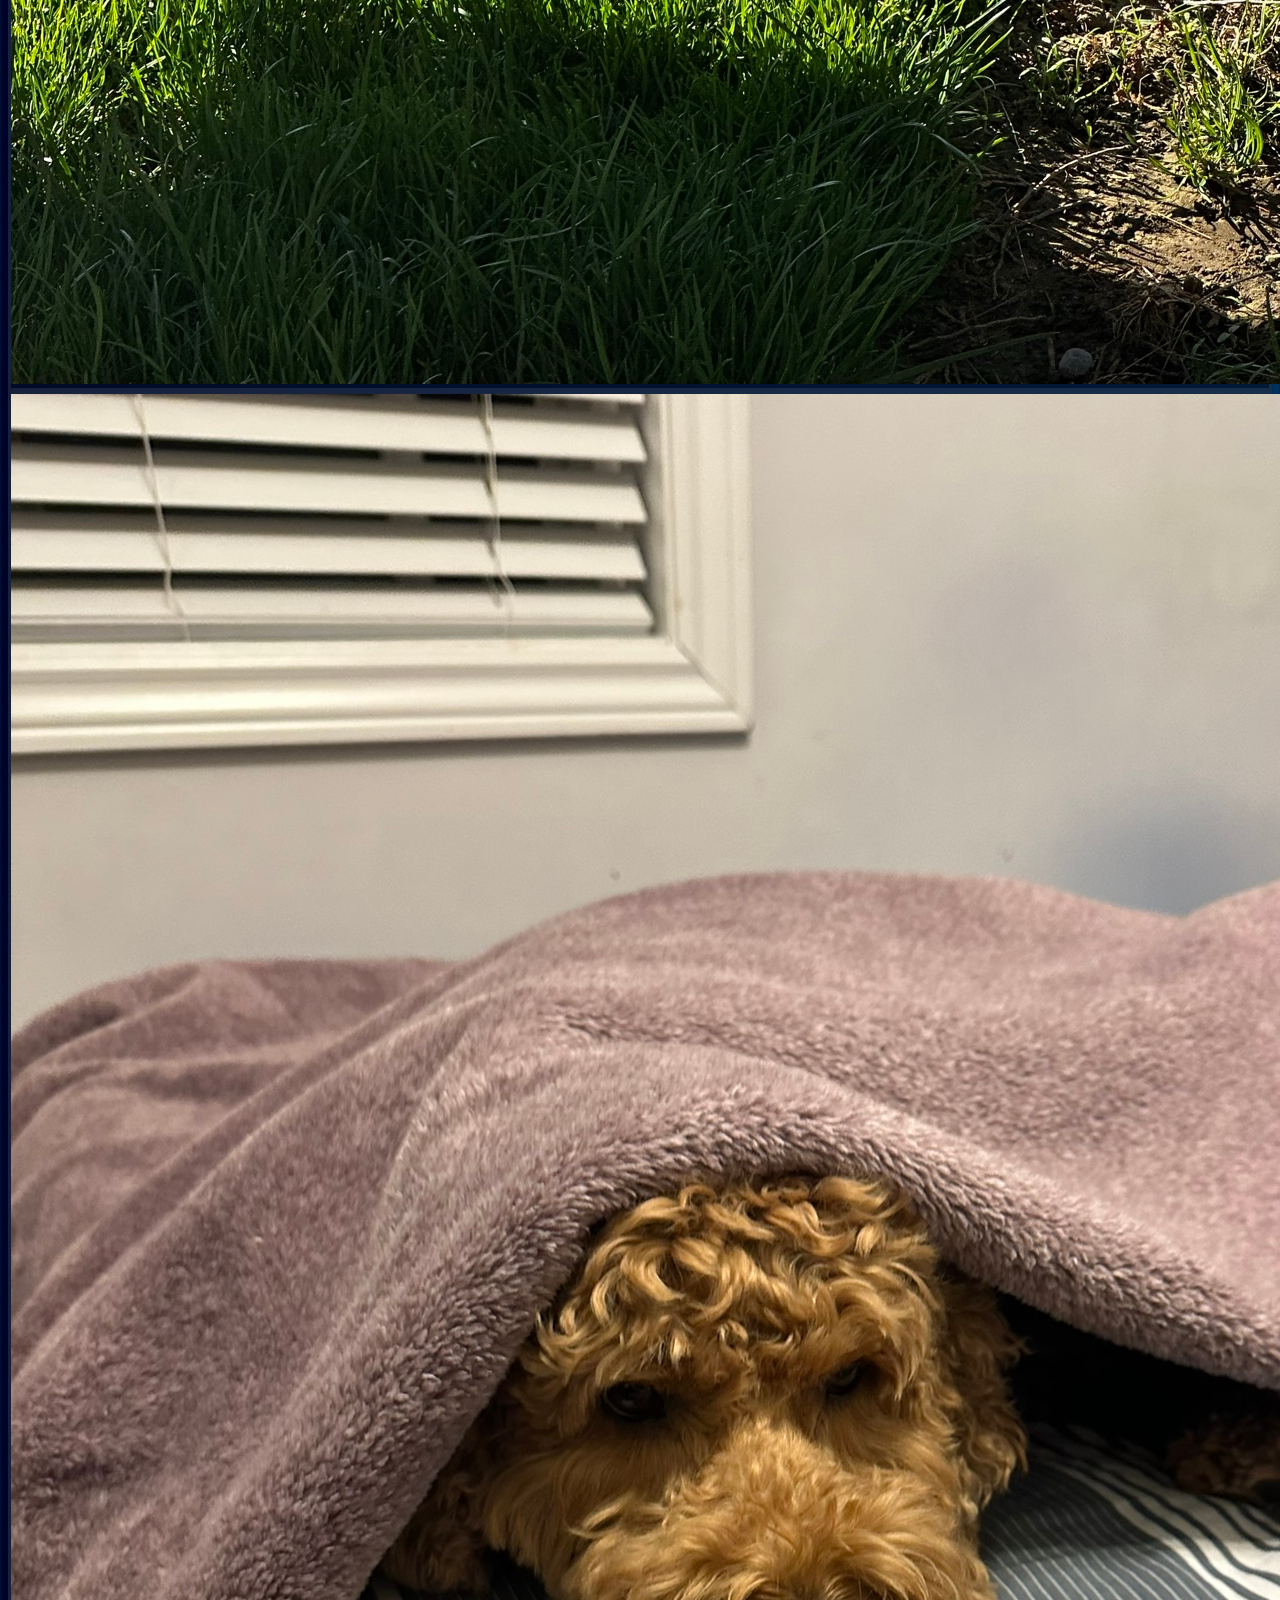
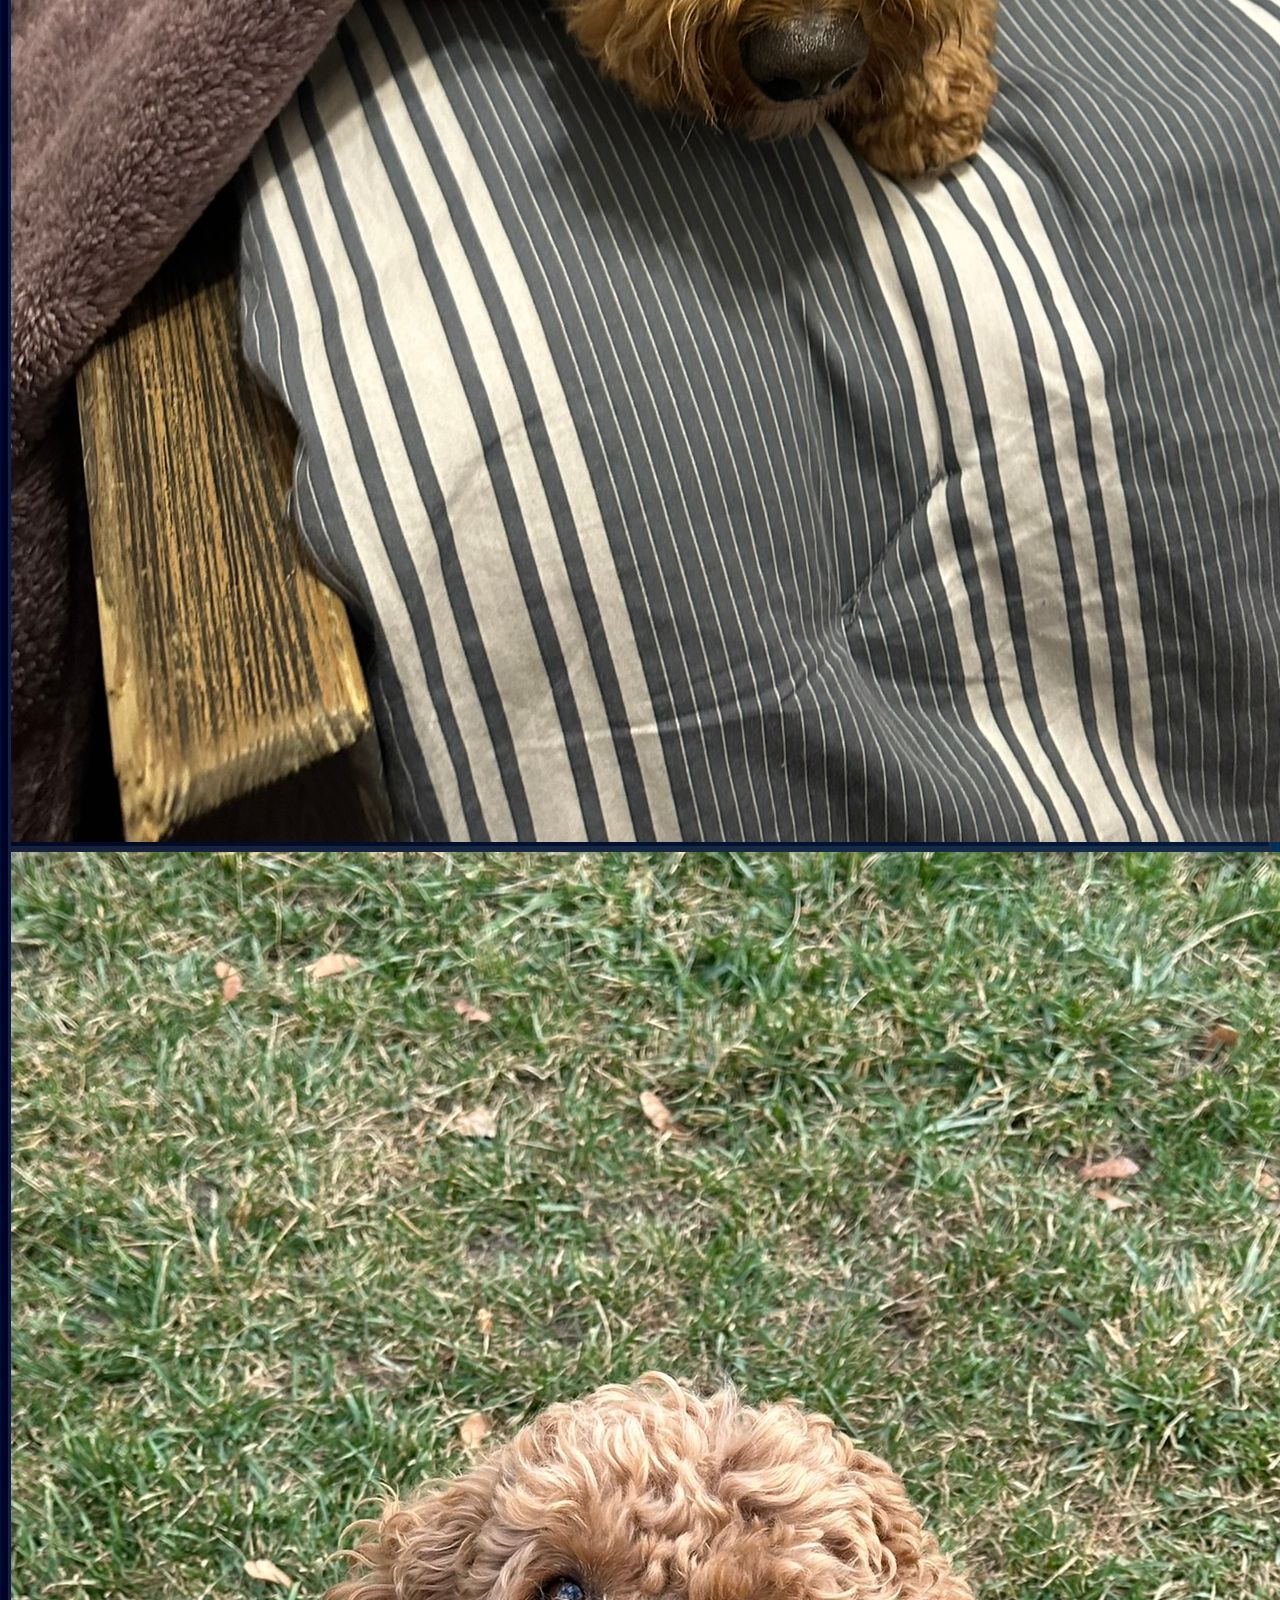
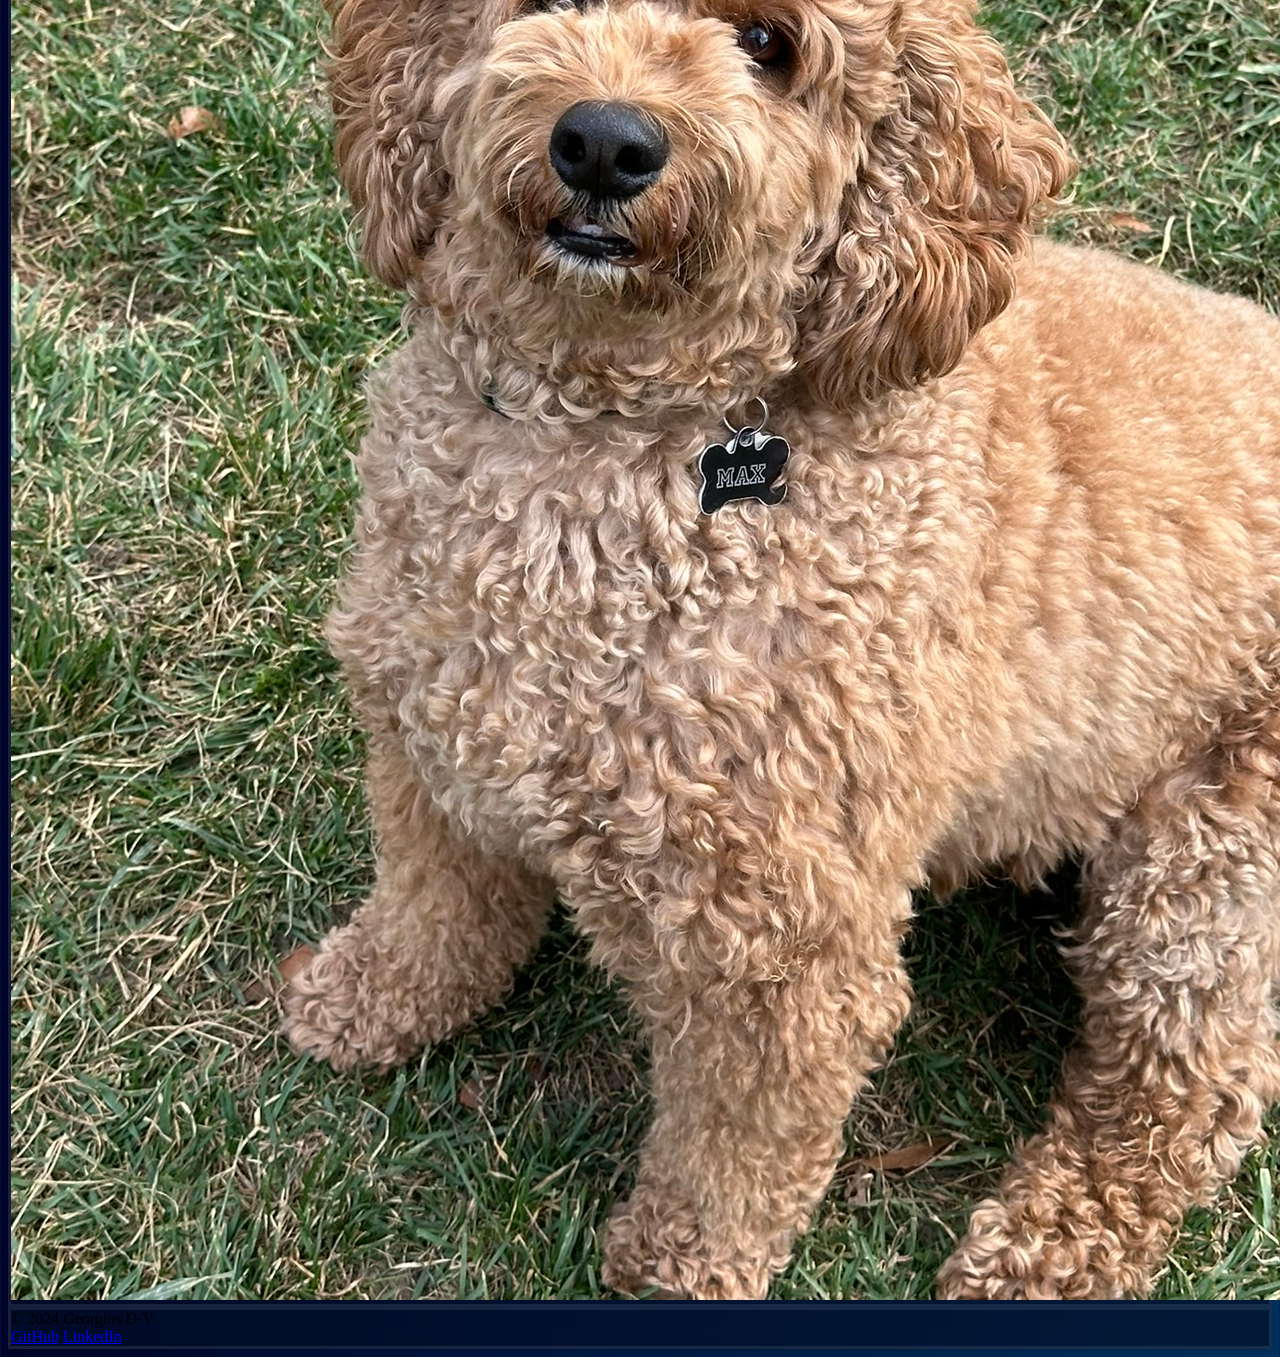
==== commit 71005459: "Initial commit" ====
--- a/index.html
+++ b/index.html
@@ -3,7 +3,7 @@
 <head>
     <meta charset="UTF-8">
     <meta name="viewport" content="width=device-width, initial-scale=1.0">
-    <title>Georgios Dialynas-Vatsis</title>
+    <title>Georgios D-V</title>
     <link rel="apple-touch-icon" sizes="180x180" href="assets/favicon/apple-touch-icon.png">
     <link rel="icon" type="image/png" sizes="96x96" href="assets/favicon/favicon-96x96.png">
     <link rel="icon" type="image/svg+xml" href="assets/favicon/favicon.svg">
@@ -140,7 +140,7 @@
             </div>
             <div class="w-full md:w-2/3 space-y-4">
                 <h1 class="text-7xl font-light tracking-tight text-sky-400 text-enhanced">
-                    Georgios Dialynas-Vatsis
+                    Georgios D-V
                 </h1>
                 <p class="text-2xl text-gray-300 text-enhanced">
                     Elegant solutions to ridiculous problems.
@@ -151,13 +151,6 @@
         <div class="space-y-6">
             <h2 class="text-3xl font-light text-sky-400 text-enhanced">About Me</h2>
             <div class="flex flex-col md:flex-row gap-8">
-                <div class="w-full md:w-1/4">
-                    <div class="tilt-container">
-                        <div class="tilt-element aspect-square bg-gray-800/30 w-full rounded-lg overflow-hidden shadow-lg border border-gray-600/50 glass">
-                            <img src="assets/images/horrific-necktie.jpeg" alt="Me with a bad tie" class="w-full h-full object-cover">
-                        </div>
-                    </div>
-                </div>
                 <div class="w-full md:w-3/4">
                     <div class="glass p-6 rounded-lg border border-gray-600/50 hover-card space-y-4 h-full">
                         <p class="text-gray-300 leading-relaxed">
@@ -172,37 +165,6 @@
                              or reach out on <a href="https://www.linkedin.com/in/georgios-dv/" class="link">LinkedIn</a>
                         </p>
                     </div>
-                </div>
-            </div>
-        </div>
-
-        <div class="space-y-6">
-            <h2 class="text-3xl font-light text-sky-400 text-enhanced">Technical Skills</h2>
-            <div class="grid grid-cols-1 md:grid-cols-2 gap-6">
-                <div class="glass p-6 rounded-lg border border-gray-600/50 hover-card">
-                    <h3 class="text-xl text-sky-300 mb-4 text-enhanced">Languages</h3>
-                    <p class="text-gray-300 leading-relaxed">
-                        Python, C/C++, Java, Rust, C#, Assembly (x86, 6502, ARM), & Bash
-                    </p>
-                </div>
-                <div class="glass p-6 rounded-lg border border-gray-600/50 hover-card">
-                    <h3 class="text-xl text-sky-300 mb-4 text-enhanced">Infrastructure</h3>
-                    <p class="text-gray-300 leading-relaxed">
-                        MariaDB, Oracle, PostgreSQL, SQLite, MongoDB, Docker, Kubernetes, Proxmox, & Unraid
-                    </p>
-                </div>
-                <div class="glass p-6 rounded-lg border border-gray-600/50 hover-card">
-                    <h3 class="text-xl text-sky-300 mb-4 text-enhanced">Tools</h3>
-                    <p class="text-gray-300 leading-relaxed">
-                        Git, Postman, Microsoft Office Suite, Markdown, & Automation Scripting
-                    </p>
-                </div>
-                <div class="glass p-6 rounded-lg border border-gray-600/50 hover-card">
-                    <h3 class="text-xl text-sky-300 mb-4 text-enhanced">Security & Systems</h3>
-                    <p class="text-gray-300 leading-relaxed">
-                        Network Security, Cryptography, Penetration Testing, Linux/Unix Administration, Virtualization, &
-                        Cisco Certified Network Associate
-                    </p>
                 </div>
             </div>
         </div>
@@ -287,7 +249,7 @@
         <div class="flex justify-between items-center">
             <div class="text-gray-400 text-sm">© 2024 Georgios D-V</div>
             <div class="flex space-x-6">
-                <a href="https://github.com/sistav" class="footer-link text-gray-400 hover:text-sky-400">GitHub</a>
+                <a href="https://github.com/GeorgiosDV" class="footer-link text-gray-400 hover:text-sky-400">GitHub</a>
                 <a href="https://linkedin.com/in/georgios-dv" class="footer-link text-gray-400 hover:text-sky-400">LinkedIn</a>
             </div>
         </div>
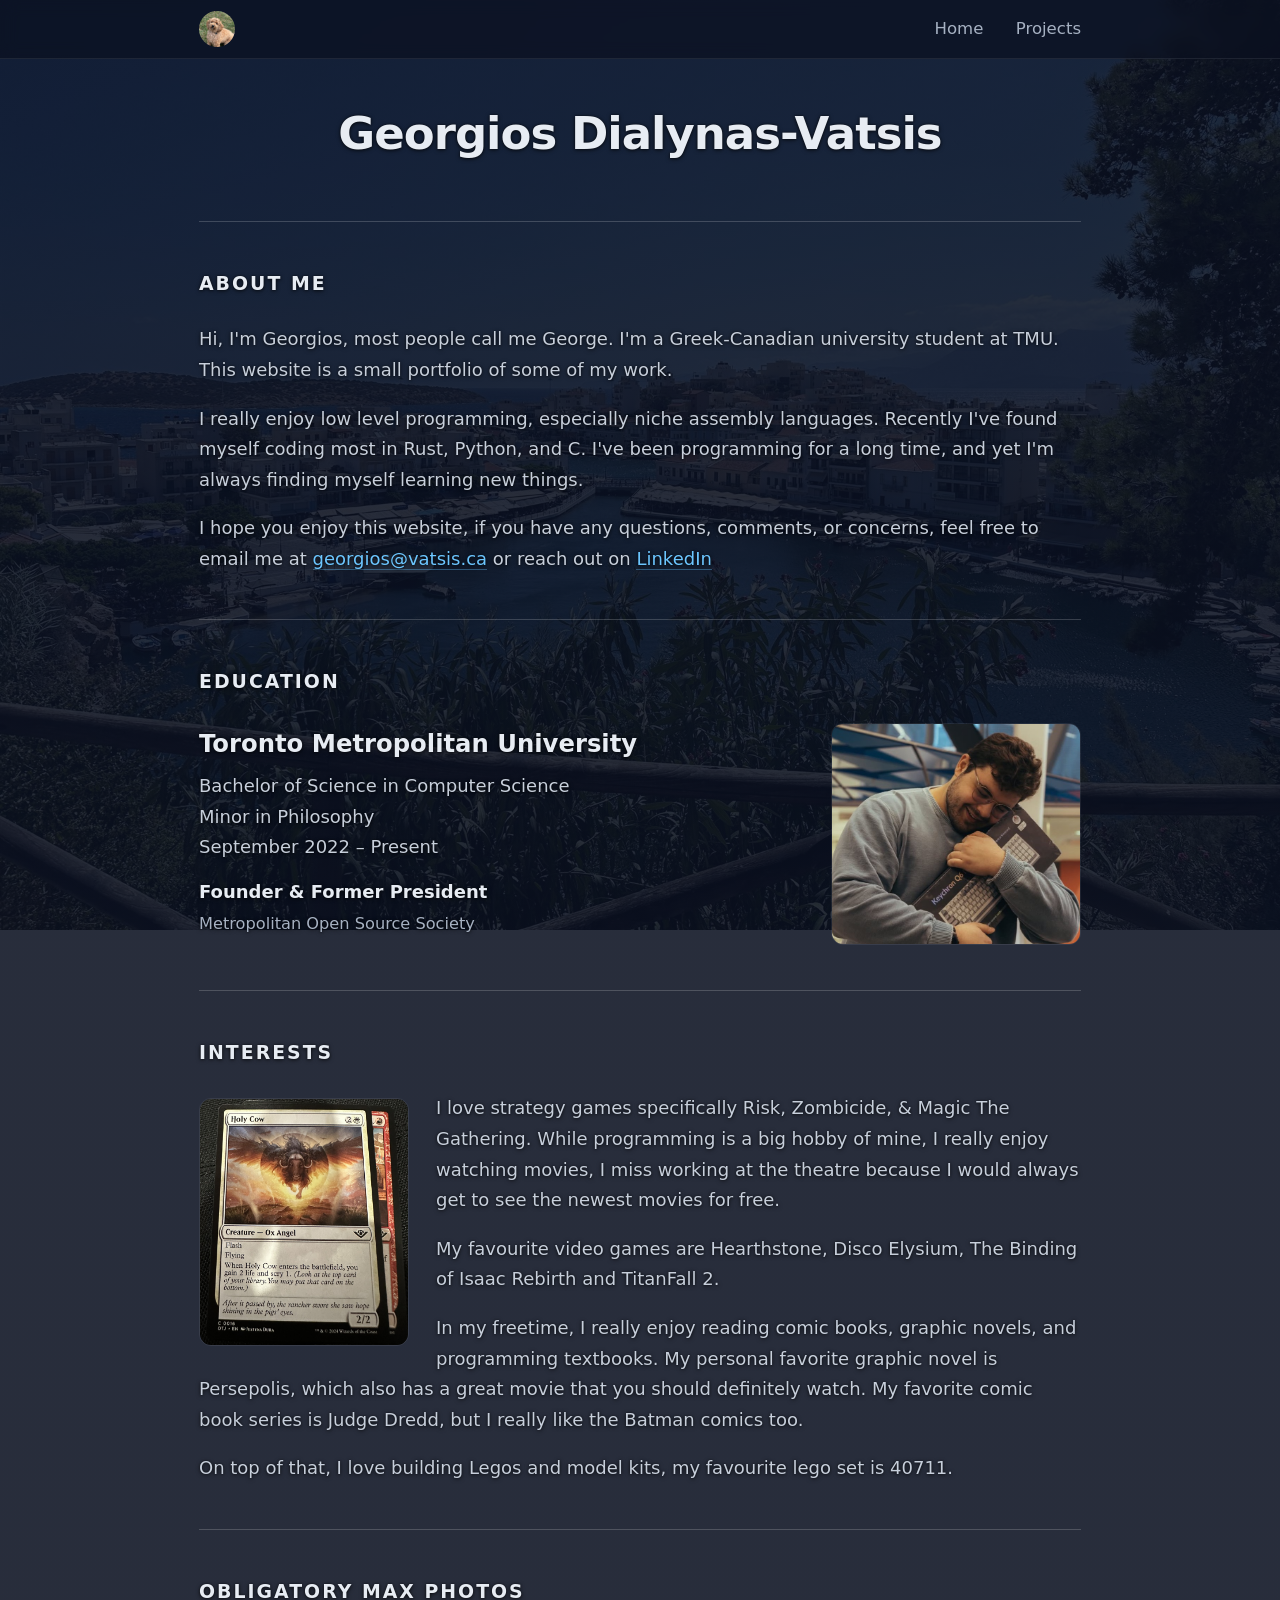
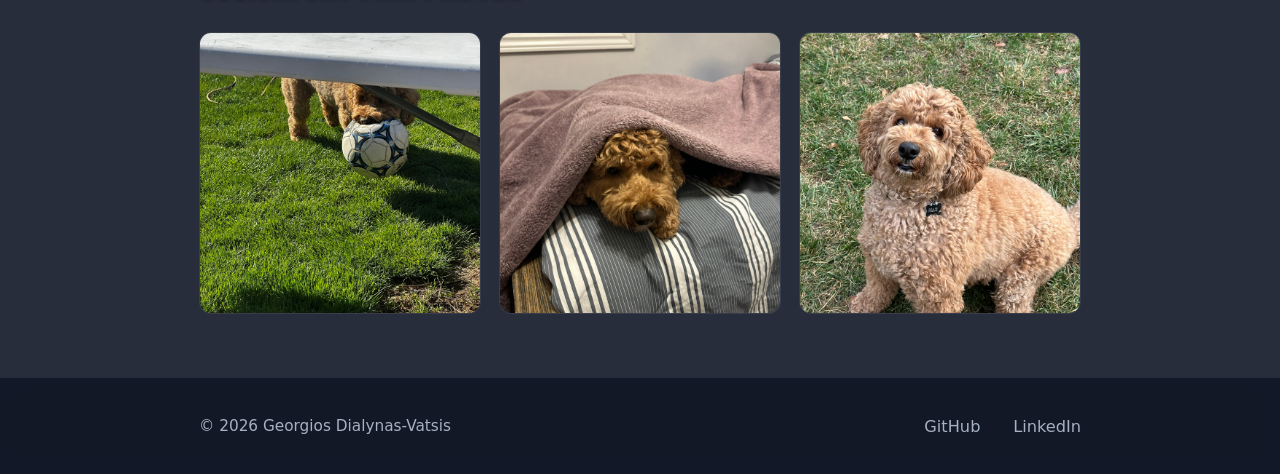
==== commit f6ac730e: "Update Site" ====
--- a/index.html
+++ b/index.html
@@ -1,287 +1,103 @@
 <!DOCTYPE html>
 <html lang="en">
 <head>
-    <meta charset="UTF-8">
-    <meta name="viewport" content="width=device-width, initial-scale=1.0">
-    <title>Georgios D-V</title>
-    <link rel="apple-touch-icon" sizes="180x180" href="assets/favicon/apple-touch-icon.png">
-    <link rel="icon" type="image/png" sizes="96x96" href="assets/favicon/favicon-96x96.png">
-    <link rel="icon" type="image/svg+xml" href="assets/favicon/favicon.svg">
-    <link rel="icon" type="image/x-icon" href="assets/favicon/favicon.ico">
-    <link rel="manifest" href="/manifest.json">
-    <link href="tailwind.css" rel="stylesheet">
-    <style>
-        html { min-height: 100vh; }
-        body {
-            min-height: 100vh;
-            position: relative;
-            background: #001b42;
-            background: -webkit-linear-gradient(to left, #00315c, #000428);
-            background: linear-gradient(to left, #00315c, #000428);
-        }
-        .overlay {
-            position: fixed;
-            top: 0;
-            left: 0;
-            width: 100%;
-            height: 100%;
-            background: linear-gradient(135deg, rgba(8, 13, 21, 0.7) 0%, rgba(12, 26, 46, 0.6) 100%);
-            z-index: -1;
-        }
-        .glass {
-            backdrop-filter: blur(12px);
-            -webkit-backdrop-filter: blur(12px);
-            background-color: rgba(3, 15, 37, 0.65);
-            border: 3px solid rgba(148, 163, 184, 0.15);
-            box-shadow: 0 4px 6px -1px rgba(0, 0, 0, 0.1), 0 2px 4px -1px rgba(0, 0, 0, 0.06);
-        }
-        .tilt-element {
-            transition: transform 0.6s ease-out;
-            transform-style: preserve-3d;
-            transform: perspective(1000px);
-        }
-        .text-enhanced {
-            text-shadow: 0 1px 3px rgba(0, 0, 0, 0.3);
-        }
-        .hover-card {
-            transition: all 0.3s ease;
-        }
-        .hover-card:hover {
-            transform: translateY(-5px);
-            box-shadow: 0 10px 20px rgba(0, 0, 0, 0.2);
-        }
-        .nav-link {
-            position: relative;
-            transition: color 0.3s ease;
-        }
-        .nav-link::after {
-            content: '';
-            position: absolute;
-            width: 0;
-            height: 2px;
-            bottom: -4px;
-            left: 50%;
-            background-color: #38bdf8;
-            transition: all 0.3s ease;
-            transform: translateX(-50%);
-        }
-        .nav-link:hover::after { width: 100%; }
-        .logo-image {
-            width: 40px;
-            height: 40px;
-            border-radius: 50%;
-            object-fit: cover;
-        }
-        .footer-link {
-            position: relative;
-            transition: color 0.3s ease;
-        }
-        .footer-link::after {
-            content: '';
-            position: absolute;
-            width: 0;
-            height: 2px;
-            bottom: -4px;
-            left: 50%;
-            background-color: #38bdf8;
-            transition: all 0.3s ease;
-            transform: translateX(-50%);
-        }
-        .footer-link:hover::after { width: 100%; }
-        .link {
-            text-decoration-line: underline;
-            text-decoration-thickness: 1px;
-            text-decoration-color: #38bdf8;
-            text-underline-offset: 2px;
-            transition: all 0.3s ease;
-        }
+  <meta charset="UTF-8">
+  <meta name="viewport" content="width=device-width, initial-scale=1.0">
+  <title>Georgios Dialynas-Vatsis</title>
+  <link rel="apple-touch-icon" sizes="180x180" href="assets/favicon/apple-touch-icon.png">
+  <link rel="icon" type="image/png" sizes="96x96" href="assets/favicon/favicon-96x96.png">
+  <link rel="icon" type="image/svg+xml" href="assets/favicon/favicon.svg">
+  <link rel="icon" type="image/x-icon" href="assets/favicon/favicon.ico">
+  <link href="style.css" rel="stylesheet">
+</head>
+<body>
 
-        .link:hover {
-            text-decoration-thickness: 2px;
-            color: #7dd3fc;
-        }
-</style>
-</head>
-<body class="text-white min-h-screen flex flex-col">
-<nav class="fixed w-full top-0 z-50 glass border-b border-gray-700/50">
-    <div class="max-w-6xl mx-auto px-4">
-        <div class="flex justify-between h-16">
-            <a href="/" class="flex items-center">
-                <img src="assets/images/max-stare.jpeg" alt="Max" class="logo-image">
-            </a>
-            <div class="hidden sm:flex sm:space-x-8 items-center">
-                <a href="/" class="nav-link text-gray-300 hover:text-sky-400 px-3 py-2 text-base">Home</a>
-                <a href="/projects" class="nav-link text-gray-300 hover:text-sky-400 px-3 py-2 text-base">Projects</a>
-                <a href="/setup" class="nav-link text-gray-300 hover:text-sky-400 px-3 py-2 text-base">My Setup</a>
-            </div>
-            <button type="button" onclick="toggleMenu()" class="text-gray-300 hover:text-sky-400 sm:hidden">
-                <svg class="h-6 w-6" fill="none" viewBox="0 0 24 24" stroke="currentColor">
-                    <path stroke-linecap="round" stroke-linejoin="round" stroke-width="2" d="M4 6h16M4 12h16M4 18h16" />
-                </svg>
-            </button>
+  <nav>
+    <div class="nav-inner">
+      <a class="brand" href="/" aria-label="Home">
+        <img src="assets/images/max-stare.jpeg" alt="Max">
+      </a>
+      <div class="nav-links">
+        <a href="/">Home</a>
+        <a href="/projects">Projects</a>
+      </div>
+      <button class="hamburger" aria-label="Menu" aria-expanded="false" aria-controls="mobileMenu" onclick="toggleMenu(this)">
+        <svg width="24" height="24" viewBox="0 0 24 24" fill="none" stroke="currentColor" stroke-width="2" stroke-linecap="round">
+          <line x1="4" y1="7" x2="20" y2="7"></line>
+          <line x1="4" y1="12" x2="20" y2="12"></line>
+          <line x1="4" y1="17" x2="20" y2="17"></line>
+        </svg>
+      </button>
+    </div>
+    <div class="mobile-menu" id="mobileMenu">
+      <a href="/">Home</a>
+      <a href="/projects">Projects</a>
+    </div>
+  </nav>
+
+  <main>
+
+    <header class="hero">
+      <h1 class="name">Georgios <span class="last">Dialynas-Vatsis</span></h1>
+    </header>
+
+    <section class="reveal">
+      <div class="label">About Me</div>
+      <div class="prose">
+        <p>Hi, I'm Georgios, most people call me George. I'm a Greek-Canadian university student at TMU. This website is a small portfolio of some of my work.</p>
+        <p>I really enjoy low level programming, especially niche assembly languages. Recently I've found myself coding most in Rust, Python, and C. I've been programming for a long time, and yet I'm always finding myself learning new things.</p>
+        <p>I hope you enjoy this website, if you have any questions, comments, or concerns, feel free to email me at
+        <a class="link" href="mailto:georgios@vatsis.ca">georgios@vatsis.ca</a>
+        or reach out on <a class="link" href="https://www.linkedin.com/in/georgios-dv/">LinkedIn</a></p>
+      </div>
+    </section>
+
+    <section class="reveal">
+      <div class="label">Education</div>
+      <div class="edu-row">
+        <div class="edu">
+          <h3>Toronto Metropolitan University</h3>
+          <p class="meta">Bachelor of Science in Computer Science</p>
+          <p class="meta">Minor in Philosophy</p>
+          <p class="meta">September 2022 – Present</p>
+          <p class="role">Founder &amp; Former President<span>Metropolitan Open Source Society</span></p>
         </div>
+        <div class="edu-img"><img src="assets/images/keychron.jpeg" alt="My keyboard"></div>
+      </div>
+    </section>
+
+    <section class="reveal">
+      <div class="label">Interests</div>
+      <div class="prose">
+        <img class="float-img" src="assets/images/holy-cow.jpeg" alt="Holy Cow Magic card">
+        <p>I love strategy games specifically Risk, Zombicide, & Magic The Gathering. While programming is a big hobby of mine, I really enjoy watching movies, I miss working at the theatre because I would always get to see the newest movies for free.</p>
+        <p>My favourite video games are Hearthstone, Disco Elysium, The Binding of Isaac Rebirth and TitanFall 2.</p>
+        <p>In my freetime, I really enjoy reading comic books, graphic novels, and programming textbooks. My personal favorite graphic novel is Persepolis, which also has a great movie that you should definitely watch. My favorite comic book series is Judge Dredd, but I really like the Batman comics too.</p>
+        <p>On top of that, I love building Legos and model kits, my favourite lego set is 40711.</p>
+      </div>
+    </section>
+
+    <section class="reveal">
+      <div class="label">Obligatory Max Photos</div>
+      <div class="gallery">
+        <div class="ph"><img src="assets/images/max-ball.jpeg" alt="Max playing with a soccer"></div>
+        <div class="ph"><img src="assets/images/max-blanket.jpeg" alt="Max under a blanket"></div>
+        <div class="ph"><img src="assets/images/max-stare.jpeg" alt="Max staring at the camera"></div>
+      </div>
+    </section>
+
+  </main>
+
+  <footer>
+    <div class="foot-inner">
+      <div class="c">© <span id="year">2026</span> Georgios Dialynas-Vatsis</div>
+      <div>
+        <a href="https://github.com/GeorgiosDV">GitHub</a>
+        <a href="https://linkedin.com/in/georgios-dv">LinkedIn</a>
+      </div>
     </div>
-    <div class="hidden sm:hidden" id="mobileMenu">
-        <div class="px-2 pt-2 pb-3 space-y-1 border-t border-gray-700/50">
-            <a href="/" class="nav-link text-gray-300 hover:text-sky-400 block px-3 py-2 text-base">Home</a>
-            <a href="/projects" class="nav-link text-gray-300 hover:text-sky-400 block px-3 py-2 text-base">Projects</a>
-            <a href="/setup" class="nav-link text-gray-300 hover:text-sky-400 block px-3 py-2 text-base">My Setup</a>
-        </div>
-    </div>
-</nav>
+  </footer>
 
-<main class="container mx-auto px-4 py-8 mt-16 flex-grow">
-    <div class="max-w-6xl mx-auto space-y-16">
-        <div class="flex flex-col md:flex-row-reverse gap-8 items-center">
-            <div class="w-full md:w-1/3">
-                <div class="aspect-square bg-gray-800/30 w-full rounded-lg overflow-hidden shadow-lg border border-gray-600/50 glass tilt-element">
-                    <img src="assets/images/joes-car.jpg" alt="Me infront of my friends car" class="w-full h-full object-cover">
-                </div>
-            </div>
-            <div class="w-full md:w-2/3 space-y-4">
-                <h1 class="text-7xl font-light tracking-tight text-sky-400 text-enhanced">
-                    Georgios D-V
-                </h1>
-                <p class="text-2xl text-gray-300 text-enhanced">
-                    Elegant solutions to ridiculous problems.
-                </p>
-            </div>
-        </div>
-
-        <div class="space-y-6">
-            <h2 class="text-3xl font-light text-sky-400 text-enhanced">About Me</h2>
-            <div class="flex flex-col md:flex-row gap-8">
-                <div class="w-full md:w-3/4">
-                    <div class="glass p-6 rounded-lg border border-gray-600/50 hover-card space-y-4 h-full">
-                        <p class="text-gray-300 leading-relaxed">
-                            Hi, I'm Georgios, most people call me George. I'm a Greek-Canadian university student at TMU. This website is a small portfolio of some of my work.
-                        </p>
-                        <p class="text-gray-300 leading-relaxed">
-                            I really enjoy low level programming, especially niche assembly languages. Recently I've found myself coding most in Rust, Python, and C. I've been programming for a long time, and yet I'm always finding myself learning new things.
-                        </p>
-                        <p class="text-gray-300 leading-relaxed">
-                            I hope you enjoy this website, if you have any questions, comments, or concerns, feel free to email me at 
-                            <a href="mailto:george@vatsis.ca" class="link">george@vatsis.ca</a>
-                             or reach out on <a href="https://www.linkedin.com/in/georgios-dv/" class="link">LinkedIn</a>
-                        </p>
-                    </div>
-                </div>
-            </div>
-        </div>
-
-        <div class="space-y-6">
-            <h2 class="text-3xl font-light text-sky-400 text-enhanced">Education</h2>
-            <div class="flex flex-col md:flex-row gap-10">
-                <div class="w-full md:w-4/5">
-                    <div class="glass p-6 rounded-lg border border-gray-600/50 hover-card h-full">
-                        <h3 class="text-xl text-sky-300 mb-2 text-enhanced">Toronto Metropolitan University</h3>
-                        <p class="text-gray-300">Bachelor of Science in Computer Science</p>
-                        <p class="text-gray-300">Minor in Philosophy</p>
-                        <p class="text-gray-400 mb-4">September 2022 - Present</p>
-                    </div>
-                </div>
-                <div class="w-full md:w-1/6">
-                    <div class="tilt-container">
-                        <div class="tilt-element aspect-square bg-gray-800/30 w-full rounded-lg overflow-hidden shadow-lg border border-gray-600/50 glass">
-                            <img src="assets/images/keychron.jpeg" alt="Me with my Keyboard" class="w-full h-full object-cover">
-                        </div>
-                    </div>
-                </div>
-            </div>
-        </div>
-
-        <div class="space-y-6">
-            <h2 class="text-3xl font-light text-sky-400 text-enhanced">Interests</h2>
-            <div class="flex flex-col md:flex-row gap-8">
-                <div class="w-full md:w-1/4">
-                    <div class="tilt-container">
-                        <div class="tilt-element aspect-square bg-gray-800/30 w-full rounded-lg overflow-hidden shadow-lg border border-gray-600/50 glass">
-                            <img src="assets/images/holy-cow.jpeg" alt="Holy Cow Magic Card" class="w-full h-full object-cover">
-                        </div>
-                    </div>
-                </div>
-                <div class="w-full md:w-3/4">
-                    <div class="glass p-6 rounded-lg border border-gray-600/50 hover-card space-y-4 h-full">
-                        <p class="text-gray-300 leading-relaxed">
-                            I love strategy games specifically Risk, Zombicide, & Magic The Gathering. While programming is a big hobby of mine, I really enjoy watching movies,
-                            I miss working at the theatre because I would always get to see the newest movies for free.
-                        </p>
-                        <p class="text-gray-300 leading-relaxed">
-                            I also really enjoy reading comic books, graphic novels, and programming textbooks. My personal favorite graphic novel is Persepolis, which also has a great movie that you should definitely watch.
-                            My favorite comic book series is Judge Dredd, but I also really like the Batman comics too.
-                        </p>
-                        <p class="text-gray-300 leading-relaxed">
-                            I also love building Legos and model kits, my favourite lego set is 40711 (it's worth a Google search).
-                        </p>
-                        <p class="text-gray-300 leading-relaxed">
-                            My favourite video games are Hearthstone, Disco Elysium, The Binding of Isaac Rebirth and TitanFall 2.
-                        </p>
-                    </div>
-                </div>
-            </div>
-        </div>
-
-        <div class="space-y-6">
-            <h2 class="text-3xl font-light text-sky-400 text-enhanced">Obligatory Max Photos</h2>
-            <div class="grid grid-cols-1 md:grid-cols-3 gap-6">
-                <div class="tilt-container w-full max-w-sm mx-auto">
-                    <div class="tilt-element aspect-square bg-gray-800/30 rounded-lg overflow-hidden shadow-lg border border-gray-600/50 glass">
-                        <img src="assets/images/max-ball.jpeg" alt="Max playing with a soccer" class="w-full h-full object-cover">
-                    </div>
-                </div>
-                <div class="tilt-container w-full max-w-sm mx-auto">
-                    <div class="tilt-element aspect-square bg-gray-800/30 rounded-lg overflow-hidden shadow-lg border border-gray-600/50 glass">
-                        <img src="assets/images/max-blanket.jpeg" alt="Max under a blanket" class="w-full h-full object-cover">
-                    </div>
-                </div>
-                <div class="tilt-container w-full max-w-sm mx-auto">
-                    <div class="tilt-element aspect-square bg-gray-800/30 rounded-lg overflow-hidden shadow-lg border border-gray-600/50 glass">
-                        <img src="assets/images/max-stare.jpeg" alt="Max staring at a the camera" class="w-full h-full object-cover">
-                    </div>
-                </div>
-            </div>
-        </div>
-    </div>
-</main>
-
-<footer class="glass border-t border-gray-700/50">
-    <div class="max-w-6xl mx-auto px-4 py-6">
-        <div class="flex justify-between items-center">
-            <div class="text-gray-400 text-sm">© 2024 Georgios D-V</div>
-            <div class="flex space-x-6">
-                <a href="https://github.com/GeorgiosDV" class="footer-link text-gray-400 hover:text-sky-400">GitHub</a>
-                <a href="https://linkedin.com/in/georgios-dv" class="footer-link text-gray-400 hover:text-sky-400">LinkedIn</a>
-            </div>
-        </div>
-    </div>
-</footer>
-
-<script>
-    function toggleMenu() {
-        document.getElementById('mobileMenu').classList.toggle('hidden');
-    }
-
-    document.querySelectorAll('.tilt-element').forEach(element => {
-        element.addEventListener('mousemove', (e) => {
-            const box = element.getBoundingClientRect();
-            const mouseX = e.clientX - box.left;
-            const mouseY = e.clientY - box.top;
-
-            const centerX = box.width / 2;
-            const centerY = box.height / 2;
-
-            const maxRotation = 8;
-
-            const rotateX = ((mouseY - centerY) / centerY) * maxRotation;
-            const rotateY = ((mouseX - centerX) / centerX) * maxRotation;
-
-            element.style.transform = `perspective(1000px) rotateX(${-rotateX}deg) rotateY(${rotateY}deg)`;
-        });
-
-        element.addEventListener('mouseleave', () => {
-            element.style.transform = 'perspective(1000px) rotateX(0) rotateY(0)';
-        });
-    });
-</script>
+  <script src="script.js"></script>
 </body>
 </html>
--- a/style.css
+++ b/style.css
@@ -0,0 +1,177 @@
+:root {
+  --bg-rgb:     10, 16, 32;
+  --text:       #e7ecf3;
+  --text-prose: #c7cfdb;
+  --muted:      #a6b1c2;
+  --accent-rgb: 108, 198, 255;
+  --warm-rgb:   245, 185, 122;
+  --accent:     rgb(var(--accent-rgb));
+  --warm:       rgb(var(--warm-rgb));
+  --line:       rgba(255, 255, 255, 0.08);
+  --line-2:     rgba(255, 255, 255, 0.14);
+  --rule:       rgba(255, 255, 255, 0.18);
+  --display:    system-ui, -apple-system, 'Segoe UI', Roboto, Helvetica, Arial, sans-serif;
+  --body:       system-ui, -apple-system, 'Segoe UI', Roboto, Helvetica, Arial, sans-serif;
+  --col:        52rem;
+}
+
+* { box-sizing: border-box; margin: 0; padding: 0; }
+html { font-size: 112.5%; scroll-behavior: smooth; }
+body {
+  min-height: 100vh;
+  background:
+    linear-gradient(rgba(var(--bg-rgb), 0.88), rgba(var(--bg-rgb), 0.88)),
+    url('assets/images/background-min.jpg') center center / cover no-repeat fixed;
+  color: var(--text);
+  font-family: var(--body);
+  line-height: 1.7;
+  -webkit-font-smoothing: antialiased;
+}
+
+.name, .page-title, .label, .edu h3, .card h3,
+.nav-links a, .mobile-menu a, .foot-inner a { font-family: var(--display); }
+
+.name, .label, .page-title, .edu h3, .edu p, .prose p, a.link {
+  text-shadow: 0 1px 4px rgba(0, 0, 0, 0.7), 0 0 2px rgba(0, 0, 0, 0.5);
+}
+
+.nav-links a, .mobile-menu a, .foot-inner a {
+  color: var(--muted); text-decoration: none; transition: color .2s ease;
+}
+.nav-links a:hover, .mobile-menu a:hover, .foot-inner a:hover { color: var(--text); }
+
+.edu-img, .ph {
+  aspect-ratio: 1; border-radius: 12px; overflow: hidden; border: 1px solid var(--line);
+}
+.edu-img img, .ph img {
+  width: 100%; height: 100%; object-fit: cover; transition: transform .5s ease;
+}
+.edu-img:hover img, .ph:hover img { transform: scale(1.04); }
+
+nav, footer {
+  background: rgba(var(--bg-rgb), 0.7);
+  -webkit-backdrop-filter: blur(8px);
+  backdrop-filter: blur(8px);
+}
+nav {
+  position: sticky; top: 0; z-index: 50;
+  border-bottom: 1px solid var(--line);
+}
+.nav-inner {
+  max-width: var(--col); margin: 0 auto; padding: 0 1.5rem;
+  height: 58px; display: flex; align-items: center; justify-content: space-between;
+}
+.brand { display: flex; align-items: center; }
+.brand img {
+  display: block; width: 36px; height: 36px; border-radius: 50%; object-fit: cover;
+}
+.nav-links { display: flex; gap: 1.8rem; }
+.nav-links a { font-size: .92rem; }
+.hamburger {
+  display: none; background: none; border: 0; padding: 4px;
+  color: var(--text); cursor: pointer; align-items: center;
+}
+.mobile-menu { display: none; }
+.mobile-menu a { font-size: .95rem; padding: .7rem 1.5rem; }
+.mobile-menu.open {
+  display: flex; flex-direction: column;
+  border-top: 1px solid var(--line); padding-bottom: .4rem;
+}
+
+main { max-width: var(--col); margin: 0 auto; padding: 0 1.5rem; }
+
+.hero { text-align: center; padding: 2.75rem 0 3.5rem; }
+.name {
+  font-weight: 700; color: var(--text);
+  font-size: clamp(1.9rem, 7vw, 2.5rem); line-height: 1.1; letter-spacing: -1px;
+}
+.name .last { white-space: nowrap; }
+
+section { padding: 2.5rem 0; border-top: 1px solid var(--rule); }
+.label {
+  font-weight: 600; color: var(--text); margin-bottom: 1.4rem;
+  font-size: 1.05rem; letter-spacing: 2px; text-transform: uppercase;
+}
+.prose p { color: var(--text-prose); margin-bottom: 1rem; }
+.prose p:last-child { margin-bottom: 0; }
+a.link {
+  color: var(--accent); text-decoration: none;
+  border-bottom: 1px solid rgba(var(--accent-rgb), .35); transition: border-color .2s ease;
+}
+a.link:hover { border-bottom-color: var(--accent); }
+
+.edu-row { display: grid; grid-template-columns: 1fr 250px; gap: 1.75rem; align-items: stretch; }
+.edu h3 { font-weight: 600; font-size: 1.35rem; margin-bottom: .4rem; color: var(--text); }
+.edu .meta { color: var(--text-prose); }
+.edu .role { margin-top: .8rem; color: var(--text); font-weight: 600; font-size: 1rem; }
+.edu .role span { display: block; margin-top: .1rem; color: var(--muted); font-weight: 400; font-size: .9rem; }
+.edu-img { aspect-ratio: 9 / 8; position: relative; align-self: start; }
+.edu-img img { position: absolute; inset: 0; object-position: top; }
+
+.float-img {
+  float: left; width: 210px; height: auto;
+  border-radius: 12px; border: 1px solid var(--line);
+  margin: .25rem 1.5rem .75rem 0;
+}
+
+.gallery { display: grid; grid-template-columns: repeat(3, 1fr); gap: 1rem; }
+
+.page-title {
+  font-weight: 700; color: var(--text); margin-bottom: 1rem;
+  font-size: clamp(2rem, 5vw, 2.8rem); letter-spacing: -.5px;
+}
+
+.cards { display: grid; grid-template-columns: 1fr 1fr; gap: 1rem; }
+.card {
+  display: flex; flex-direction: column;
+  padding: 1.4rem; border: 1px solid var(--line); border-radius: 12px;
+  background: rgba(var(--bg-rgb), 0.78);
+  -webkit-backdrop-filter: blur(6px);
+  backdrop-filter: blur(6px);
+  text-decoration: none; color: inherit;
+  transition: border-color .2s ease, transform .2s ease;
+}
+.card:hover { border-color: var(--line-2); transform: translateY(-3px); }
+.card h3 { font-weight: 600; font-size: 1.1rem; color: var(--text); margin-bottom: .5rem; }
+.card p { color: var(--text-prose); font-size: .95rem; margin-bottom: 1rem; flex-grow: 1; }
+.tags { display: flex; flex-wrap: wrap; gap: .5rem; }
+.tag {
+  font-size: .76rem; color: var(--muted);
+  border: 1px solid var(--line); border-radius: 999px; padding: .2rem .7rem;
+}
+.tag.pin { color: var(--warm); border-color: rgba(var(--warm-rgb), .4); }
+
+footer { border-top: 1px solid var(--line); margin-top: 1rem; }
+.foot-inner {
+  max-width: var(--col); margin: 0 auto; padding: 1.8rem 1.5rem;
+  display: flex; justify-content: space-between; align-items: center;
+}
+.foot-inner .c { color: var(--muted); font-size: .85rem; }
+.foot-inner a { margin-left: 1.5rem; font-size: .9rem; }
+
+.reveal { opacity: 0; transform: translateY(14px); transition: opacity .6s ease, transform .6s ease; }
+.reveal.in { opacity: 1; transform: none; }
+
+@media (max-width: 640px) {
+  .nav-links { display: none; }
+  .hamburger { display: inline-flex; }
+  .cards { grid-template-columns: 1fr; }
+  .edu-row { grid-template-columns: 1fr; gap: 1.25rem; }
+  .edu-img { aspect-ratio: 16 / 9; width: 100%; }
+  .prose { display: flex; flex-direction: column; }
+  .float-img {
+    order: 1; float: none; width: 100%;
+    aspect-ratio: 16 / 9; object-fit: cover; object-position: top;
+    margin: 1.5rem 0 0;
+  }
+  .gallery { grid-template-columns: 1fr 1fr; }
+  .gallery .ph:nth-child(3) { display: none; }
+}
+@media (max-width: 520px) {
+  .gallery { gap: .6rem; }
+}
+@media (prefers-reduced-motion: reduce) {
+  html { scroll-behavior: auto; }
+  .reveal { opacity: 1; transform: none; }
+  .edu-img img, .ph img, .card, .float-img, a.link { transition: none; }
+}
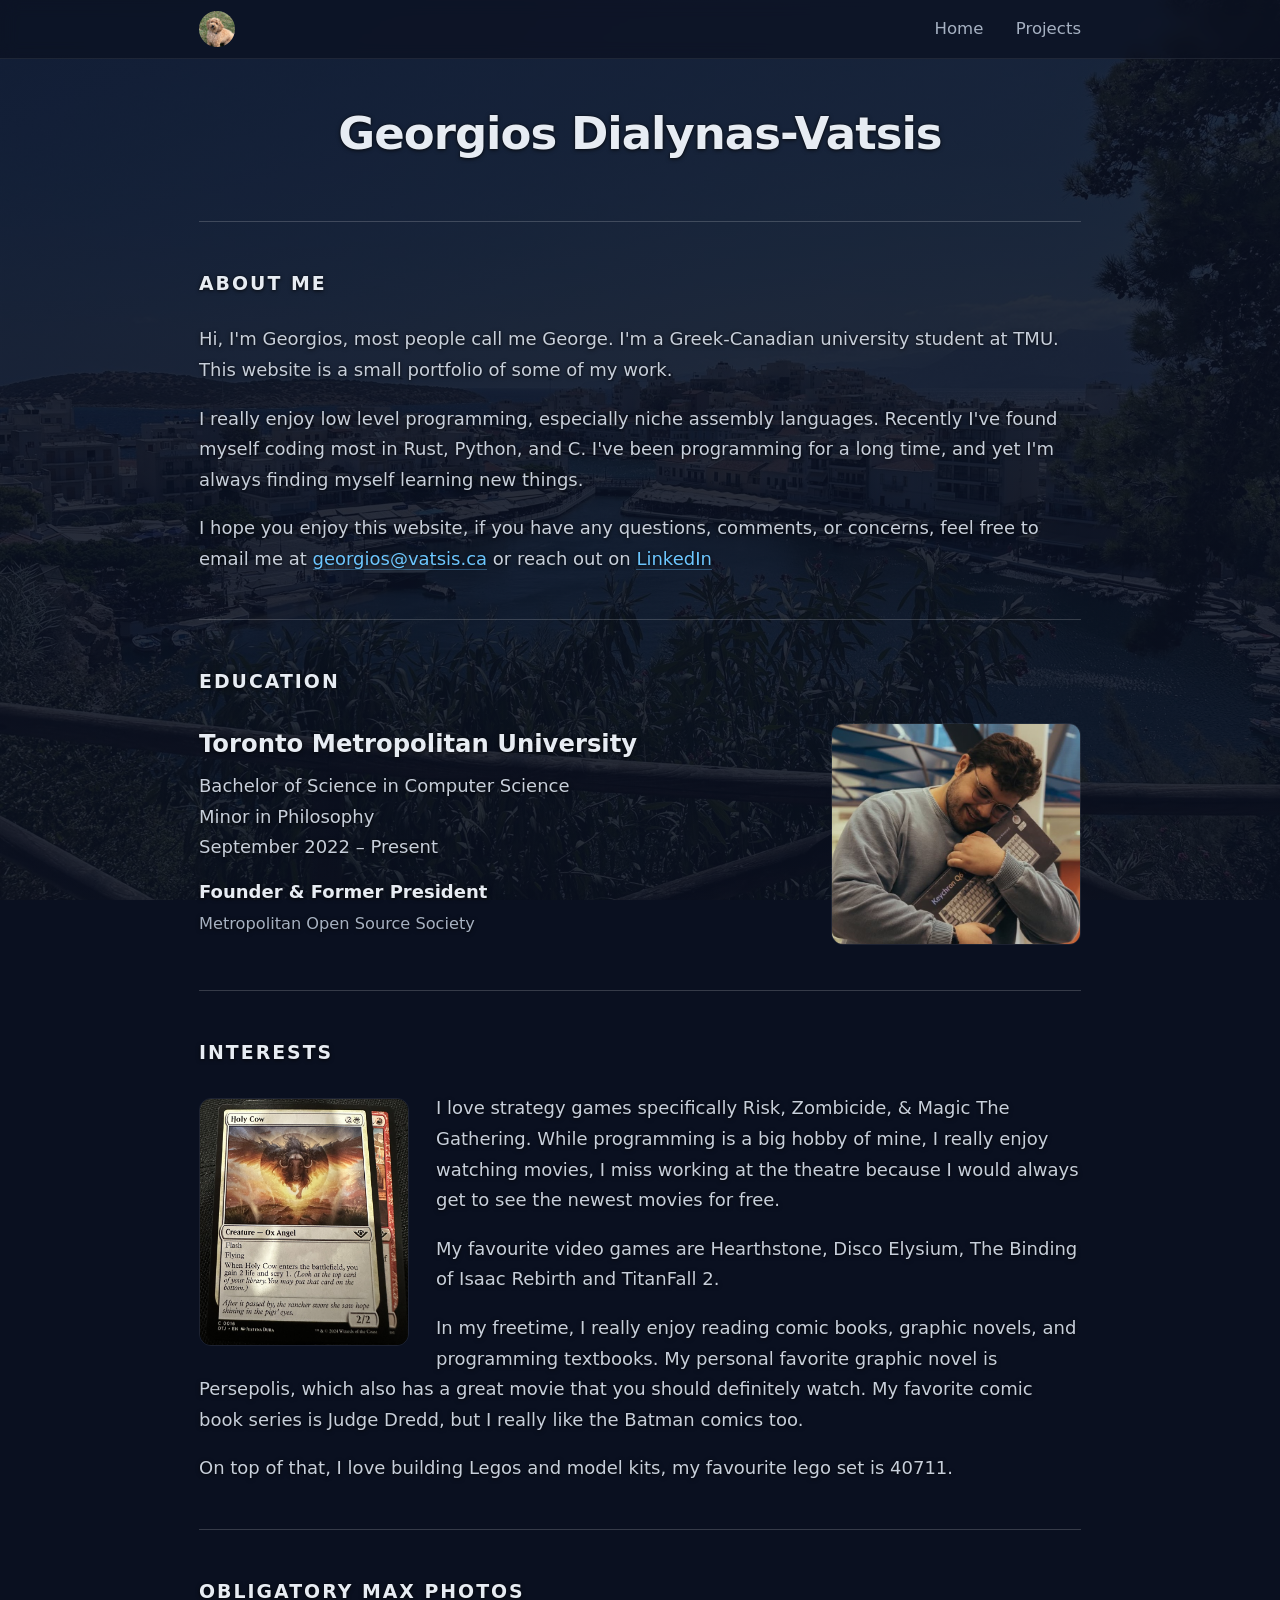
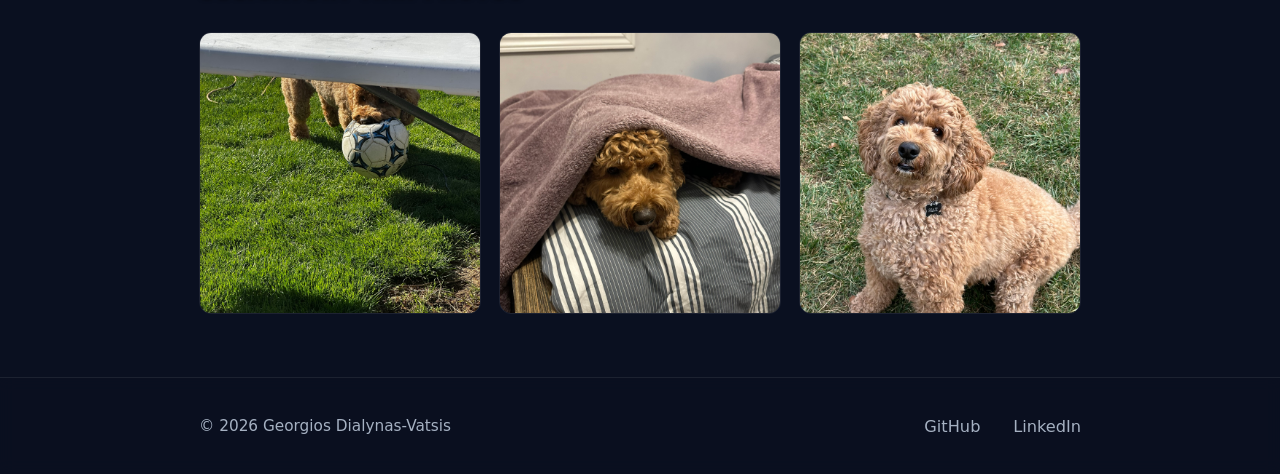
==== commit 13ec5608: "Fix No-JS" ====
--- a/index.html
+++ b/index.html
@@ -9,6 +9,9 @@
   <link rel="icon" type="image/svg+xml" href="assets/favicon/favicon.svg">
   <link rel="icon" type="image/x-icon" href="assets/favicon/favicon.ico">
   <link href="style.css" rel="stylesheet">
+  <noscript>
+    <style>.reveal { opacity: 1; transform: none; }</style>
+  </noscript>
 </head>
 <body>
 
--- a/style.css
+++ b/style.css
@@ -19,13 +19,23 @@
 html { font-size: 112.5%; scroll-behavior: smooth; }
 body {
   min-height: 100vh;
-  background:
-    linear-gradient(rgba(var(--bg-rgb), 0.88), rgba(var(--bg-rgb), 0.88)),
-    url('assets/images/background-min.jpg') center center / cover no-repeat fixed;
+  background: rgb(var(--bg-rgb));
   color: var(--text);
   font-family: var(--body);
   line-height: 1.7;
   -webkit-font-smoothing: antialiased;
+}
+body::before {
+  content: "";
+  position: fixed;
+  top: 0;
+  left: 0;
+  width: 100%;
+  height: 100vh;
+  z-index: -1;
+  background:
+    linear-gradient(rgba(var(--bg-rgb), 0.88), rgba(var(--bg-rgb), 0.88)),
+    url('assets/images/background-min.jpg') center center / cover no-repeat;
 }
 
 .name, .page-title, .label, .edu h3, .card h3,
@@ -149,10 +159,20 @@
 .foot-inner .c { color: var(--muted); font-size: .85rem; }
 .foot-inner a { margin-left: 1.5rem; font-size: .9rem; }
 
+.noscript-note {
+  margin-top: 1.5rem;
+  padding: 1rem 1.25rem;
+  color: var(--text-prose);
+  background: rgba(220, 53, 69, 0.1);
+  border: 1px solid rgba(220, 53, 69, 0.5);
+  border-radius: 8px;
+}
+
 .reveal { opacity: 0; transform: translateY(14px); transition: opacity .6s ease, transform .6s ease; }
 .reveal.in { opacity: 1; transform: none; }
 
 @media (max-width: 640px) {
+  body { background-size: 300vw auto; background-position: center top; }
   .nav-links { display: none; }
   .hamburger { display: inline-flex; }
   .cards { grid-template-columns: 1fr; }
@@ -161,7 +181,7 @@
   .prose { display: flex; flex-direction: column; }
   .float-img {
     order: 1; float: none; width: 100%;
-    aspect-ratio: 16 / 9; object-fit: cover; object-position: top;
+    aspect-ratio: 4 / 3; object-fit: cover; object-position: top;
     margin: 1.5rem 0 0;
   }
   .gallery { grid-template-columns: 1fr 1fr; }
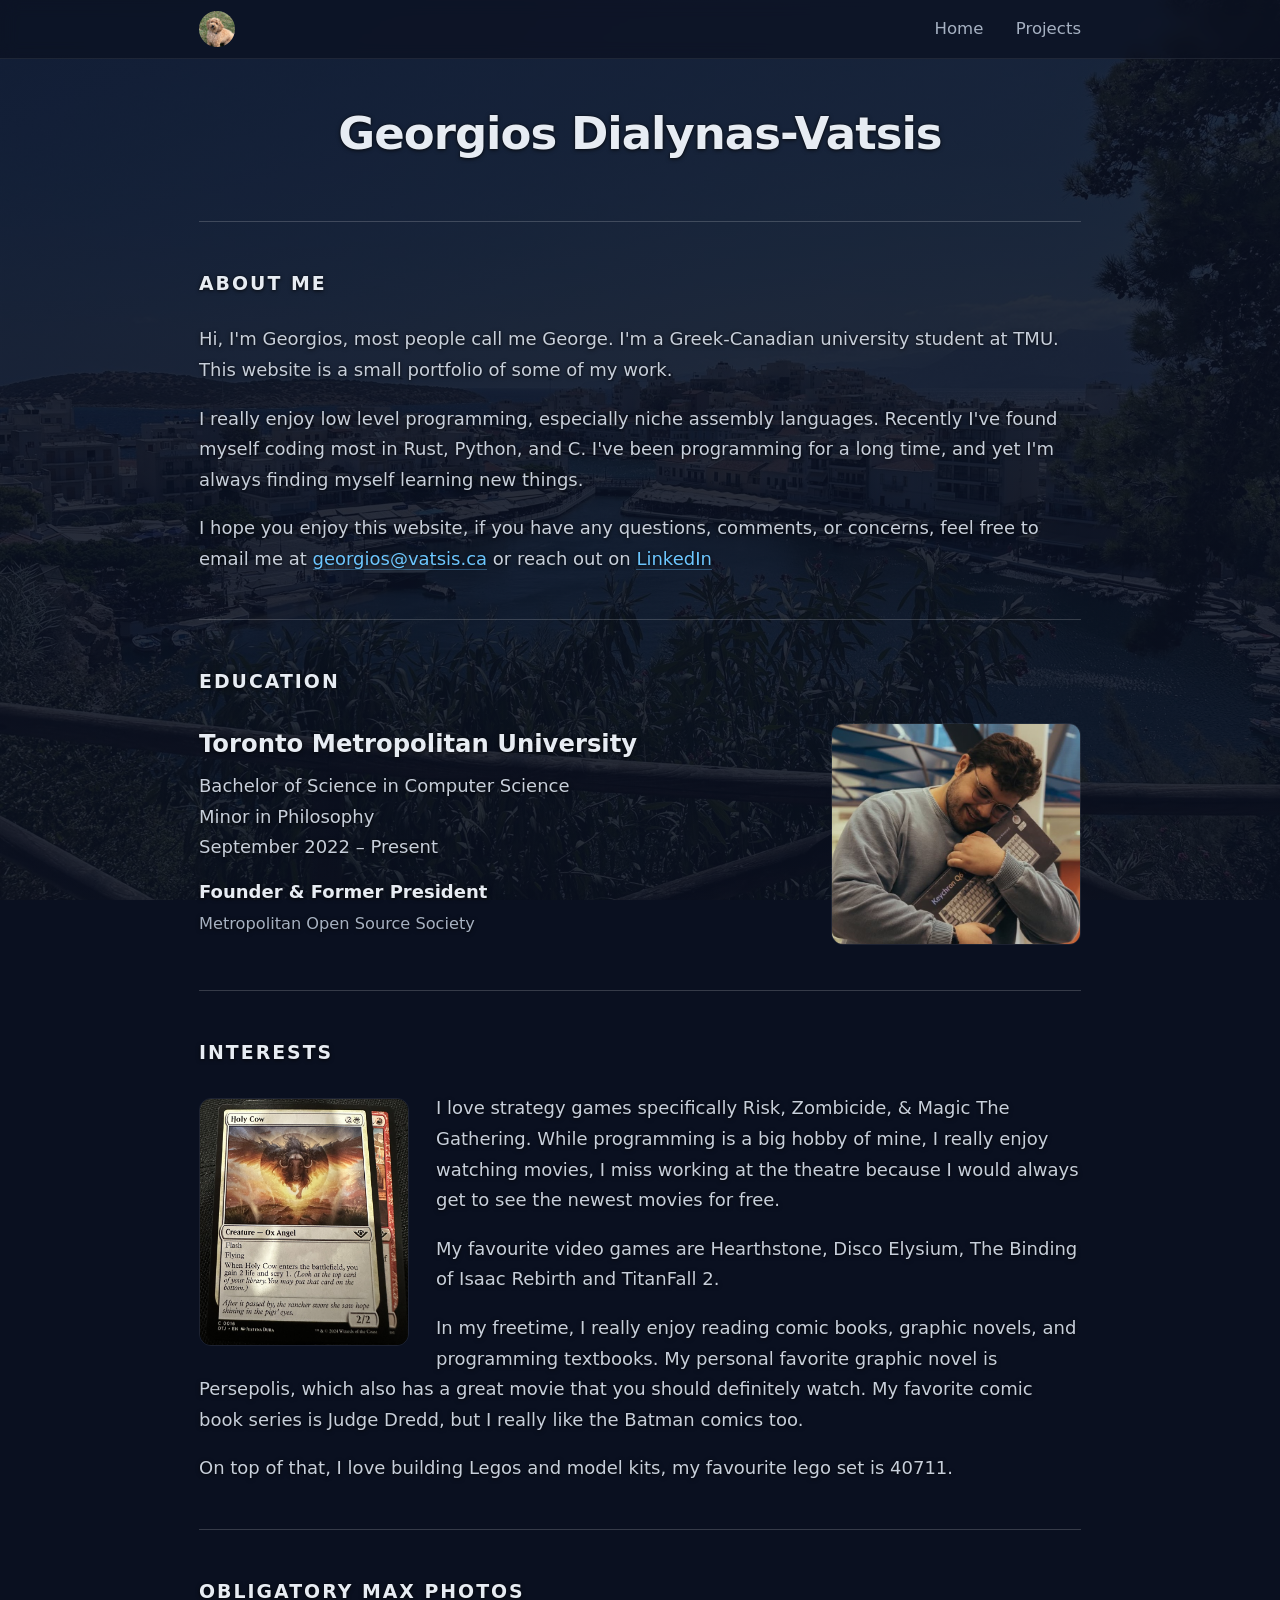
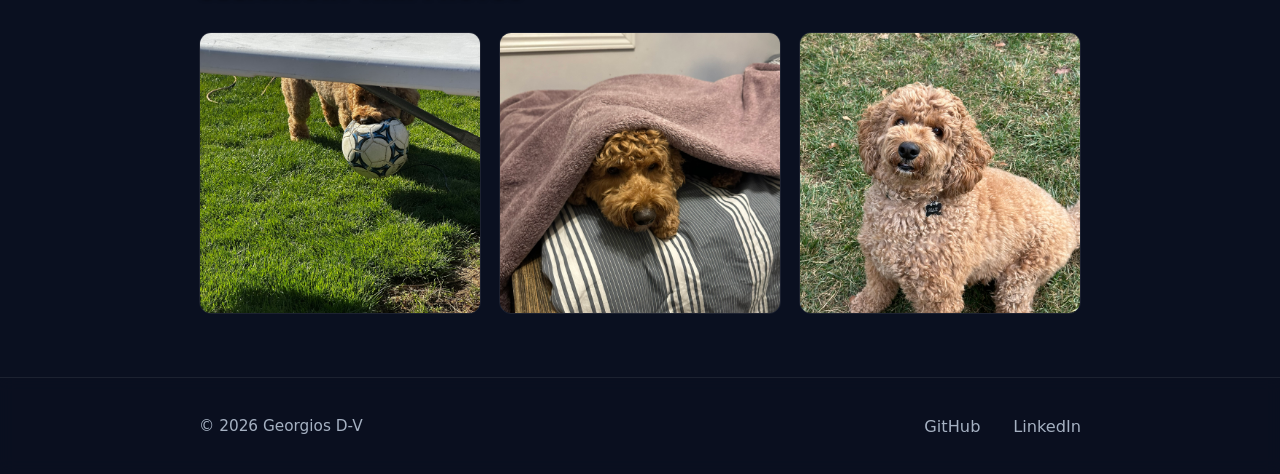
==== commit 9e2cf9d7: "Update index.html" ====
--- a/index.html
+++ b/index.html
@@ -93,7 +93,7 @@
 
   <footer>
     <div class="foot-inner">
-      <div class="c">© <span id="year">2026</span> Georgios Dialynas-Vatsis</div>
+      <div class="c">© <span id="year">2026</span> Georgios D-V</div>
       <div>
         <a href="https://github.com/GeorgiosDV">GitHub</a>
         <a href="https://linkedin.com/in/georgios-dv">LinkedIn</a>
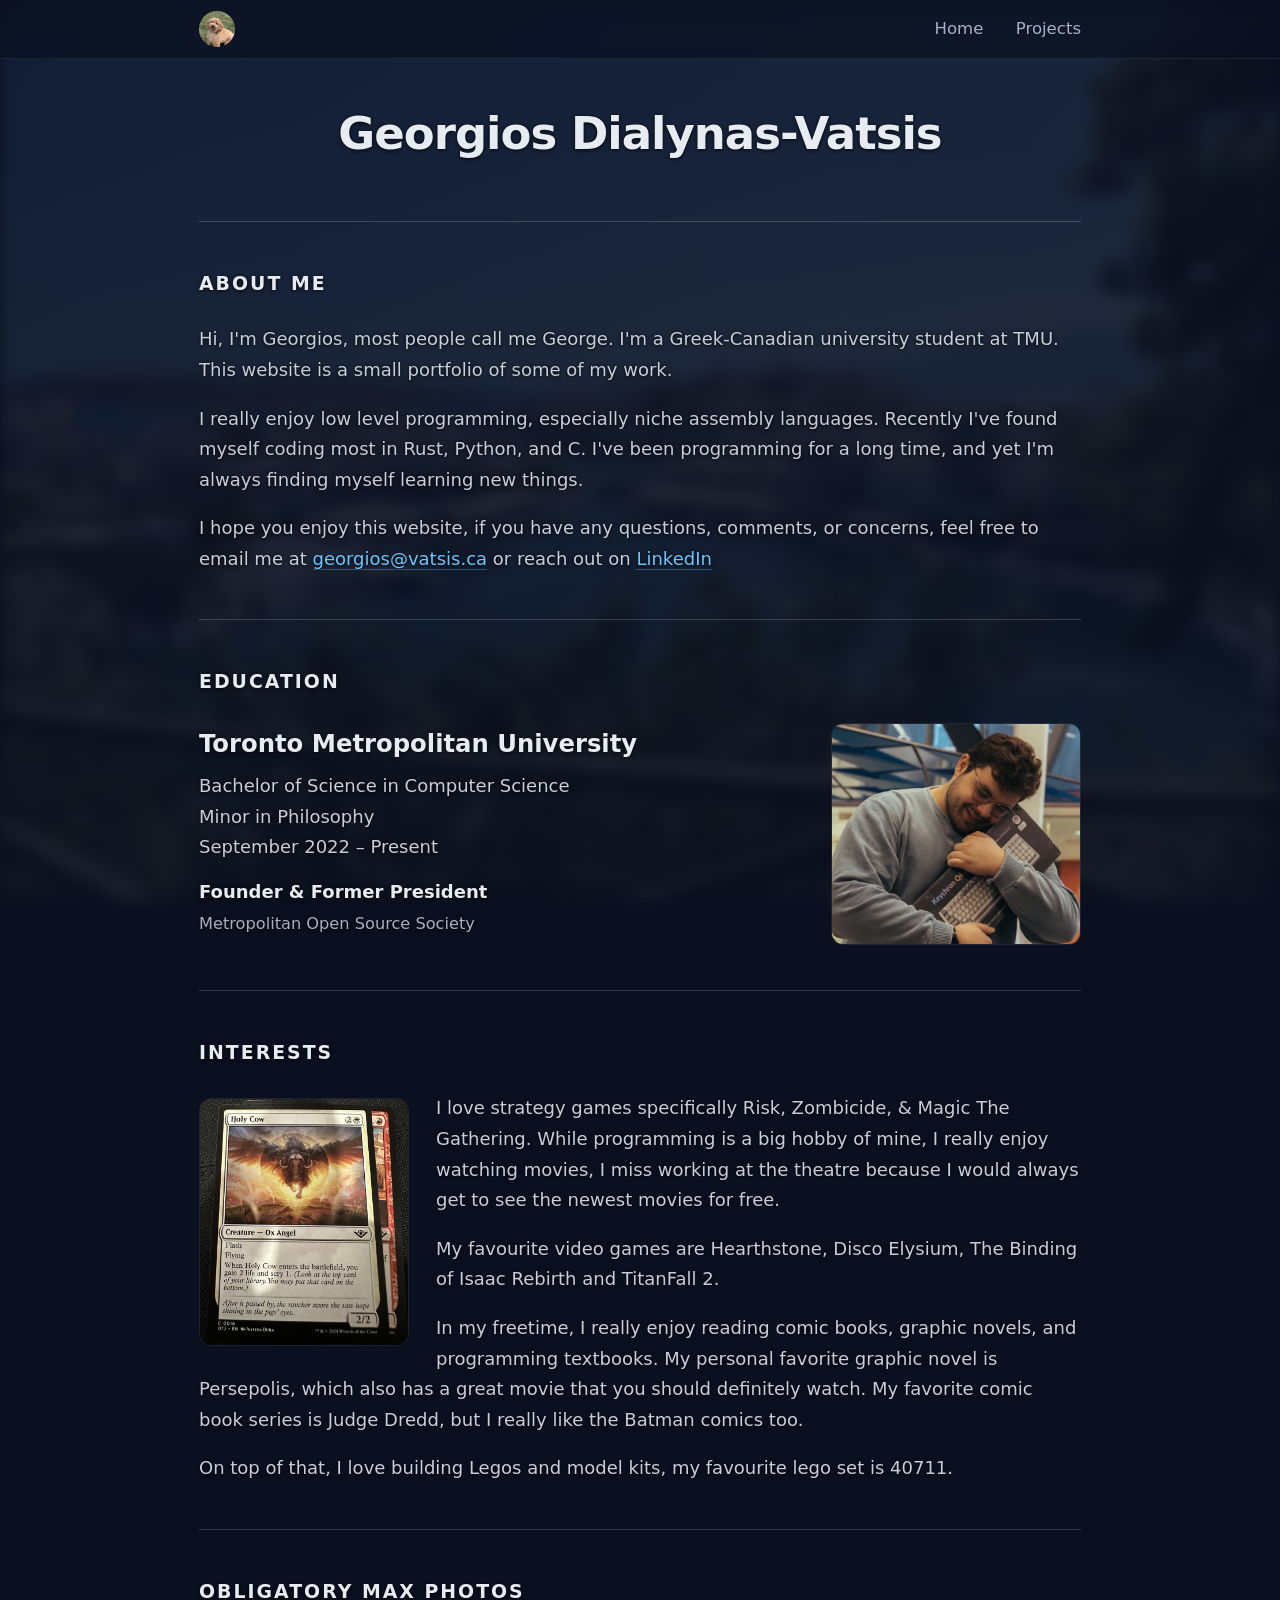
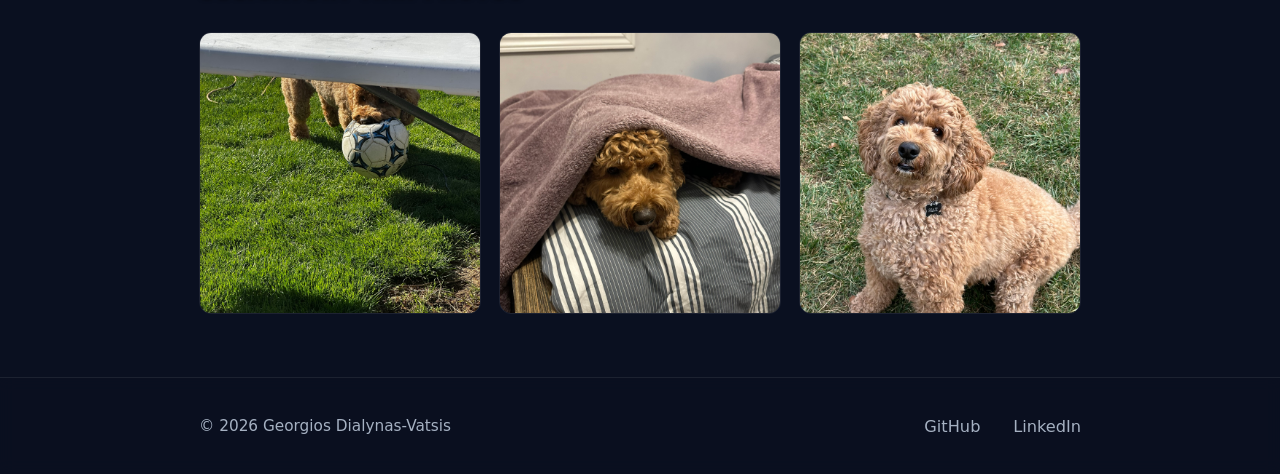
==== commit 97e72143: "Add meta tags" ====
--- a/index.html
+++ b/index.html
@@ -4,6 +4,19 @@
   <meta charset="UTF-8">
   <meta name="viewport" content="width=device-width, initial-scale=1.0">
   <title>Georgios Dialynas-Vatsis</title>
+  <meta name="description" content="My Portfolio Site">
+  <meta name="author" content="Georgios Dialynas-Vatsis">
+  <meta name="theme-color" content="#6CC6FF">
+  <link rel="canonical" href="https://vatsis.ca/">
+  <meta property="og:type" content="website">
+  <meta property="og:url" content="https://vatsis.ca/">
+  <meta property="og:title" content="Georgios Dialynas-Vatsis">
+  <meta property="og:description" content="My Portfolio Site">
+  <meta property="og:image" content="https://vatsis.ca/assets/images/keychron.jpeg">
+  <meta name="twitter:card" content="summary">
+  <meta name="twitter:title" content="Georgios Dialynas-Vatsis">
+  <meta name="twitter:description" content="My Portfolio Site">
+  <meta name="twitter:image" content="https://vatsis.ca/assets/images/keychron.jpeg">
   <link rel="apple-touch-icon" sizes="180x180" href="assets/favicon/apple-touch-icon.png">
   <link rel="icon" type="image/png" sizes="96x96" href="assets/favicon/favicon-96x96.png">
   <link rel="icon" type="image/svg+xml" href="assets/favicon/favicon.svg">
@@ -93,7 +106,7 @@
 
   <footer>
     <div class="foot-inner">
-      <div class="c">© <span id="year">2026</span> Georgios D-V</div>
+      <div class="c">© <span id="year">2026</span> Georgios Dialynas-Vatsis</div>
       <div>
         <a href="https://github.com/GeorgiosDV">GitHub</a>
         <a href="https://linkedin.com/in/georgios-dv">LinkedIn</a>
--- a/style.css
+++ b/style.css
@@ -33,6 +33,7 @@
   width: 100%;
   height: 100vh;
   z-index: -1;
+  filter: blur(8px);
   background:
     linear-gradient(rgba(var(--bg-rgb), 0.88), rgba(var(--bg-rgb), 0.88)),
     url('assets/images/background-min.jpg') center center / cover no-repeat;
